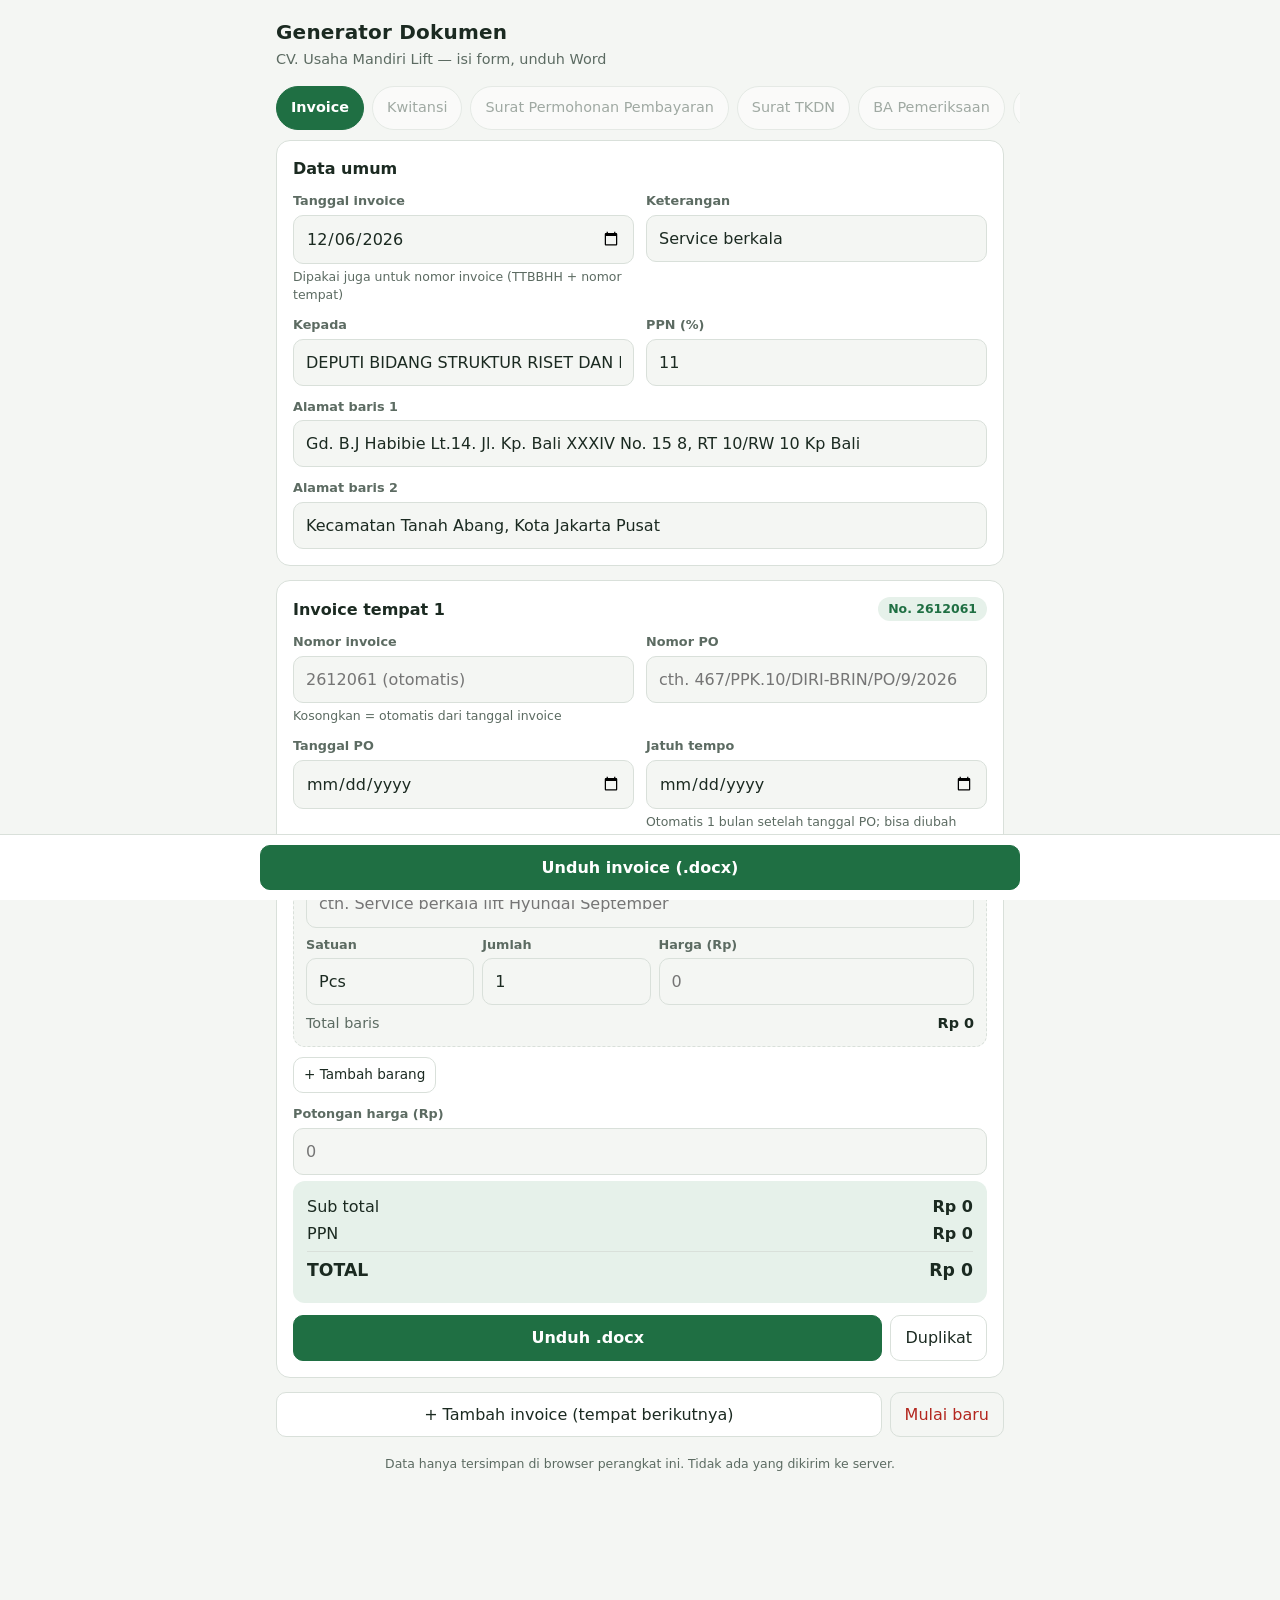
==== index.html @ ff18a156 "Add files via upload" ====
<!doctype html>
<html lang="id">
<head>
<meta charset="utf-8">
<meta name="viewport" content="width=device-width, initial-scale=1, viewport-fit=cover">
<meta name="theme-color" content="#1f6f43">
<title>Generator Dokumen · Usaha Mandiri Lift</title>
<style>
  :root{
    --bg:#f4f6f3; --card:#ffffff; --ink:#1b2a21; --muted:#5c6b62; --line:#d9e0da;
    --brand:#1f6f43; --brand-ink:#ffffff; --accent:#e8830c; --soft:#e6f1ea; --danger:#b3261e;
    --radius:14px;
  }
  @media (prefers-color-scheme: dark){
    :root{ --bg:#111713; --card:#19211c; --ink:#e7efe9; --muted:#9bab9f; --line:#2c3a31;
           --brand:#43b97a; --brand-ink:#08150d; --accent:#f0a04b; --soft:#1f3126; --danger:#f2b8b5; }
  }
  *{box-sizing:border-box}
  html{-webkit-text-size-adjust:100%}
  body{margin:0;background:var(--bg);color:var(--ink);font:16px/1.45 system-ui,-apple-system,"Segoe UI",Roboto,sans-serif;
       padding-bottom:calc(96px + env(safe-area-inset-bottom))}
  header{padding:18px 16px 10px;max-width:760px;margin:0 auto}
  header h1{margin:0;font-size:1.25rem;letter-spacing:.2px}
  header p{margin:2px 0 0;color:var(--muted);font-size:.9rem}
  .tabs{display:flex;gap:8px;overflow-x:auto;padding:6px 16px 10px;max-width:760px;margin:0 auto;scrollbar-width:none}
  .tabs::-webkit-scrollbar{display:none}
  .tab{flex:none;padding:8px 14px;border-radius:999px;border:1px solid var(--line);background:var(--card);color:var(--muted);font-size:.9rem;white-space:nowrap}
  .tab.on{background:var(--brand);color:var(--brand-ink);border-color:var(--brand);font-weight:600}
  .tab[disabled]{opacity:.55}
  main{max-width:760px;margin:0 auto;padding:0 16px}
  .card{background:var(--card);border:1px solid var(--line);border-radius:var(--radius);padding:16px;margin:0 0 14px}
  .card h2{margin:0 0 12px;font-size:1rem;display:flex;align-items:center;gap:8px;justify-content:space-between}
  .grid{display:grid;grid-template-columns:1fr;gap:12px}
  @media(min-width:560px){ .grid.two{grid-template-columns:1fr 1fr} }
  label{display:block;font-size:.8rem;color:var(--muted);margin:0 0 4px;font-weight:600}
  input,select,textarea{width:100%;font:inherit;color:inherit;background:var(--bg);border:1px solid var(--line);border-radius:10px;padding:11px 12px;min-height:44px}
  input:focus,select:focus{outline:2px solid var(--brand);outline-offset:1px}
  .hint{font-size:.78rem;color:var(--muted);margin-top:4px}
  .badge{font-size:.78rem;background:var(--soft);color:var(--brand);padding:3px 10px;border-radius:999px;font-weight:700}
  .item{border:1px dashed var(--line);border-radius:12px;padding:12px;margin:0 0 10px;background:var(--bg)}
  .item .row{display:grid;grid-template-columns:.8fr .8fr 1.5fr;gap:8px;margin-top:8px}
  .item .row .full{grid-column:1/-1}
  .item .tot{display:flex;justify-content:space-between;align-items:center;margin-top:8px;font-size:.9rem;color:var(--muted)}
  .item .tot b{color:var(--ink)}
  .sum{background:var(--soft);border-radius:12px;padding:12px 14px;margin-top:6px}
  .sum div{display:flex;justify-content:space-between;padding:2px 0}
  .sum .big{font-weight:800;font-size:1.08rem;border-top:1px solid var(--line);margin-top:4px;padding-top:6px}
  .sum .tb{display:block;font-style:italic;color:var(--muted);font-size:.85rem;padding-top:6px}
  button{font:inherit;border-radius:10px;border:1px solid var(--line);background:var(--card);color:var(--ink);padding:10px 14px;min-height:44px;cursor:pointer}
  button.primary{background:var(--brand);color:var(--brand-ink);border-color:var(--brand);font-weight:700}
  button.ghost{background:transparent}
  button.danger{color:var(--danger)}
  button.small{min-height:36px;padding:6px 10px;font-size:.85rem}
  button[disabled]{opacity:.5}
  .actions{display:flex;gap:8px;flex-wrap:wrap;margin-top:12px}
  .actions .grow{flex:1}
  .bar{position:fixed;left:0;right:0;bottom:0;background:var(--card);border-top:1px solid var(--line);
       padding:10px 16px calc(10px + env(safe-area-inset-bottom));z-index:5}
  .bar .in{max-width:760px;margin:0 auto;display:flex;gap:8px}
  .bar button{flex:1}
  #toast{position:fixed;left:50%;bottom:calc(88px + env(safe-area-inset-bottom));transform:translateX(-50%);background:#222;color:#fff;
         padding:10px 16px;border-radius:10px;font-size:.9rem;opacity:0;pointer-events:none;transition:opacity .2s;z-index:9;max-width:90vw;text-align:center}
  #toast.on{opacity:1}
  #toast.err{background:var(--danger);color:#fff}
  .foot{color:var(--muted);font-size:.78rem;text-align:center;padding:6px 16px 20px}
</style>
</head>
<body>
<header>
  <h1>Generator Dokumen</h1>
  <p>CV. Usaha Mandiri Lift — isi form, unduh Word</p>
</header>

<nav class="tabs" aria-label="Jenis dokumen">
  <button class="tab on">Invoice</button>
  <button class="tab" disabled>Kwitansi</button>
  <button class="tab" disabled>Surat Permohonan Pembayaran</button>
  <button class="tab" disabled>Surat TKDN</button>
  <button class="tab" disabled>BA Pemeriksaan</button>
  <button class="tab" disabled>Service Report</button>
</nav>

<main id="app"></main>

<div class="bar"><div class="in">
  <button id="btnAll" class="primary">Unduh semua</button>
</div></div>
<div id="toast" role="status"></div>
<p class="foot">Data hanya tersimpan di browser perangkat ini. Tidak ada yang dikirim ke server.</p>

<script src="jszip.min.js"></script>
<script src="templates.js"></script>
<script src="docgen.js"></script>
<script>
(function(){
  'use strict';
  var G = window.DocGen;
  var KEY = 'umlift.invoice.v1', KEY_ITEMS = 'umlift.items.v1';

  /* ---------- state ---------- */
  function today(){ var d=new Date(); return d.getFullYear()+'-'+('0'+(d.getMonth()+1)).slice(-2)+'-'+('0'+d.getDate()).slice(-2); }
  function newItem(){ return {nama:'', satuan:'Pcs', qty:'1', harga:''}; }
  function newInvoice(){ return {noManual:'', noPO:'', tglPO:'', jatuhTempo:'', jtManual:false, items:[newItem()], potongan:''}; }
  function defaults(){ return {
    tanggal: today(),
    kepada: 'DEPUTI BIDANG STRUKTUR RISET DAN INOVASI BRIN',
    alamat1: 'Gd. B.J Habibie Lt.14. Jl. Kp. Bali XXXIV No. 15 8, RT 10/RW 10 Kp Bali',
    alamat2: 'Kecamatan Tanah Abang, Kota Jakarta Pusat',
    keterangan: 'Service berkala', ppn: '11',
    invoices: [newInvoice()]
  };}
  function lsGet(k){ try{ return JSON.parse(localStorage.getItem(k)); }catch(e){ return null; } }
  function lsSet(k,v){ try{ localStorage.setItem(k, JSON.stringify(v)); }catch(e){} }

  var state = lsGet(KEY) || defaults();
  if(!state.invoices || !state.invoices.length) state.invoices=[newInvoice()];
  var history = lsGet(KEY_ITEMS) || {};
  function persist(){ lsSet(KEY, state); }

  /* ---------- helpers ---------- */
  function h(tag, attrs){
    var el=document.createElement(tag);
    if(attrs) for(var k in attrs){
      if(k==='class') el.className=attrs[k];
      else if(k==='text') el.textContent=attrs[k];
      else if(k.slice(0,2)==='on') el.addEventListener(k.slice(2), attrs[k]);
      else if(attrs[k]!==false && attrs[k]!==null) el.setAttribute(k, attrs[k]===true?'':attrs[k]);
    }
    for(var i=2;i<arguments.length;i++){ var c=arguments[i]; if(c==null) continue; el.appendChild(typeof c==='string'?document.createTextNode(c):c); }
    return el;
  }
  function field(label, input, hint){
    return h('div',null, h('label',null,label), input, hint?h('div',{class:'hint',text:hint}):null);
  }
  function money(el){ var d=el.value.replace(/\D/g,''); el.value = d ? G.rp(+d) : ''; }
  var toastT;
  function toast(msg, err){
    var t=document.getElementById('toast'); t.textContent=msg; t.className='on'+(err?' err':'');
    clearTimeout(toastT); toastT=setTimeout(function(){ t.className=''; }, err?4500:2500);
  }
  function noInv(i){ var inv=state.invoices[i]; return inv.noManual || G.nomorInvoice(state.tanggal, i+1); }
  function dataFor(i){
    var inv=state.invoices[i];
    return { noInvoice:noInv(i), tanggal:state.tanggal, kepada:state.kepada, alamat1:state.alamat1, alamat2:state.alamat2,
      keterangan:state.keterangan, ppn:state.ppn, noPO:inv.noPO, tglPO:inv.tglPO, jatuhTempo:inv.jatuhTempo,
      items:inv.items, potongan:inv.potongan };
  }

  /* ---------- render ---------- */
  var app = document.getElementById('app');
  var refs = [];   // per invoice: fungsi refresh

  function render(){
    app.innerHTML=''; refs=[];
    app.appendChild(umum());
    state.invoices.forEach(function(_, i){ app.appendChild(invoiceCard(i)); });
    app.appendChild(h('div',{class:'actions'},
      h('button',{class:'grow',onclick:function(){ state.invoices.push(newInvoice()); persist(); render(); window.scrollTo(0,document.body.scrollHeight); }},'+ Tambah invoice (tempat berikutnya)'),
      h('button',{class:'ghost danger',onclick:function(){ if(confirm('Kosongkan semua invoice? Data umum tetap disimpan.')){ state.invoices=[newInvoice()]; persist(); render(); } }},'Mulai baru')
    ));
    document.getElementById('btnAll').textContent = state.invoices.length>1 ? 'Unduh semua ('+state.invoices.length+' invoice, .zip)' : 'Unduh invoice (.docx)';
    refreshAll();
    var dl=document.getElementById('dl-items'); if(dl) dl.remove();
    var dlist=h('datalist',{id:'dl-items'}); Object.keys(history).forEach(function(n){ dlist.appendChild(h('option',{value:n})); });
    document.body.appendChild(dlist);
  }

  function umum(){
    function bind(key, input){ input.value=state[key]||''; input.addEventListener('input', function(){ state[key]=input.value; persist(); refreshAll(); }); return input; }
    return h('section',{class:'card'},
      h('h2',null,'Data umum'),
      h('div',{class:'grid two'},
        field('Tanggal invoice', bind('tanggal', h('input',{type:'date'})), 'Dipakai juga untuk nomor invoice (TTBBHH + nomor tempat)'),
        field('Keterangan', bind('keterangan', h('input',{type:'text'}))),
        field('Kepada', bind('kepada', h('input',{type:'text'}))),
        field('PPN (%)', bind('ppn', h('input',{type:'text',inputmode:'decimal'})))
      ),
      h('div',{class:'grid',style:'margin-top:12px'},
        field('Alamat baris 1', bind('alamat1', h('input',{type:'text'}))),
        field('Alamat baris 2', bind('alamat2', h('input',{type:'text'})))
      )
    );
  }

  function invoiceCard(i){
    var inv = state.invoices[i];
    var noIn = h('input',{type:'text',inputmode:'numeric'}); noIn.value=inv.noManual||'';
    noIn.addEventListener('input',function(){ inv.noManual=noIn.value.replace(/\D/g,''); noIn.value=inv.noManual; persist(); refreshAll(); });
    var poIn = h('input',{type:'text',placeholder:'cth. 467/PPK.10/DIRI-BRIN/PO/9/2026'}); poIn.value=inv.noPO||'';
    poIn.addEventListener('input',function(){ inv.noPO=poIn.value; persist(); });
    var tpoIn = h('input',{type:'date'}); tpoIn.value=inv.tglPO||'';
    var jtIn = h('input',{type:'date'}); jtIn.value=inv.jatuhTempo||'';
    tpoIn.addEventListener('input',function(){
      inv.tglPO=tpoIn.value;
      if(!inv.jtManual){ inv.jatuhTempo=G.addMonths(inv.tglPO,1); jtIn.value=inv.jatuhTempo; }
      persist();
    });
    jtIn.addEventListener('input',function(){ inv.jtManual=true; inv.jatuhTempo=jtIn.value; persist(); });

    var itemsBox = h('div');
    var addBtn = h('button',{class:'small',onclick:function(){ if(inv.items.length<5){ inv.items.push(newItem()); persist(); drawItems(); refreshAll(); } }},'+ Tambah barang');
    function drawItems(){
      itemsBox.innerHTML='';
      inv.items.forEach(function(it, k){
        var nama=h('input',{type:'text',placeholder:'cth. Service berkala lift Hyundai September',list:'dl-items',autocomplete:'off'}); nama.value=it.nama;
        var sat=h('input',{type:'text'}); sat.value=it.satuan;
        var qty=h('input',{type:'text',inputmode:'numeric'}); qty.value=it.qty;
        var harga=h('input',{type:'text',inputmode:'numeric',placeholder:'0'}); harga.value=it.harga?G.rp(G.num(it.harga)):'';
        nama.addEventListener('input',function(){ it.nama=nama.value; persist(); });
        nama.addEventListener('change',function(){
          var hs=history[nama.value.trim()];
          if(hs && !G.num(it.harga)){ it.harga=String(hs.harga); harga.value=G.rp(hs.harga); if(hs.satuan){ it.satuan=hs.satuan; sat.value=hs.satuan; } persist(); refreshAll(); }
        });
        sat.addEventListener('input',function(){ it.satuan=sat.value; persist(); });
        qty.addEventListener('input',function(){ money(qty); it.qty=qty.value; persist(); refreshAll(); });
        harga.addEventListener('input',function(){ money(harga); it.harga=harga.value; persist(); refreshAll(); });
        var tot=h('b',{text:'Rp 0'}); tot.setAttribute('data-tot', k);
        itemsBox.appendChild(h('div',{class:'item'},
          h('label',null,'Barang / pekerjaan '+(k+1)), nama,
          h('div',{class:'row'},
            h('div',null,h('label',null,'Satuan'),sat),
            h('div',null,h('label',null,'Jumlah'),qty),
            h('div',null,h('label',null,'Harga (Rp)'),harga)),
          h('div',{class:'tot'}, h('span',null,'Total baris'), tot),
          inv.items.length>1 ? h('div',{class:'actions',style:'margin-top:6px'},h('button',{class:'small ghost danger',onclick:function(){ inv.items.splice(k,1); persist(); drawItems(); refreshAll(); }},'Hapus baris')) : null
        ));
      });
      addBtn.disabled = inv.items.length>=5;
    }
    drawItems();

    var pot = h('input',{type:'text',inputmode:'numeric',placeholder:'0'}); pot.value=inv.potongan?G.rp(G.num(inv.potongan)):'';
    pot.addEventListener('input',function(){ money(pot); inv.potongan=pot.value; persist(); refreshAll(); });

    var sSub=h('b'), sPpn=h('b'), sTot=h('b'), sTb=h('span',{class:'tb'});
    var sum = h('div',{class:'sum'},
      h('div',null,h('span',null,'Sub total'),sSub),
      h('div',null,h('span',null,'PPN'),sPpn),
      h('div',{class:'big'},h('span',null,'TOTAL'),sTot), sTb);
    var badge = h('span',{class:'badge'});
    var hint = h('div',{class:'hint'});

    refs.push(function(){
      var c=G.hitung(dataFor(i));
      badge.textContent='No. '+noInv(i);
      noIn.placeholder=G.nomorInvoice(state.tanggal,i+1)+' (otomatis)';
      sSub.textContent='Rp '+G.rp(c.sub); sPpn.textContent='Rp '+G.rp(c.ppn); sTot.textContent='Rp '+G.rp(c.total);
      sTb.textContent = c.total ? 'Terbilang: '+G.terbilang(c.total) : '';
      Array.prototype.forEach.call(itemsBox.querySelectorAll('[data-tot]'),function(el){
        var it=inv.items[+el.getAttribute('data-tot')]; el.textContent='Rp '+G.rp(G.num(it.qty)*G.num(it.harga));
      });
    });

    var card = h('section',{class:'card'},
      h('h2',null,h('span',null,'Invoice tempat '+(i+1)), badge),
      h('div',{class:'grid two'},
        field('Nomor invoice', noIn, 'Kosongkan = otomatis dari tanggal invoice'),
        field('Nomor PO', poIn),
        field('Tanggal PO', tpoIn),
        field('Jatuh tempo', jtIn, 'Otomatis 1 bulan setelah tanggal PO; bisa diubah')
      ),
      h('div',{style:'margin-top:14px'}, itemsBox, addBtn),
      h('div',{class:'grid',style:'margin-top:12px'}, field('Potongan harga (Rp)', pot)),
      sum, hint,
      h('div',{class:'actions'},
        h('button',{class:'primary grow',onclick:function(){ unduhSatu(i); }},'Unduh .docx'),
        navigator.canShare ? h('button',{onclick:function(){ bagikan(i); }},'Bagikan') : null,
        h('button',{onclick:function(){ var cp=JSON.parse(JSON.stringify(inv)); cp.noManual=''; cp.noPO=''; state.invoices.splice(i+1,0,cp); persist(); render(); }},'Duplikat'),
        state.invoices.length>1 ? h('button',{class:'ghost danger',onclick:function(){ if(confirm('Hapus invoice tempat '+(i+1)+'?')){ state.invoices.splice(i,1); persist(); render(); } }},'Hapus') : null
      )
    );
    return card;
  }
  function refreshAll(){ refs.forEach(function(f){ f(); }); }

  /* ---------- unduh ---------- */
  function rememberItems(i){
    state.invoices[i].items.forEach(function(it){
      var n=(it.nama||'').trim(), hg=G.num(it.harga);
      if(n && hg) history[n]={harga:hg, satuan:it.satuan||'Pcs'};
    });
    lsSet(KEY_ITEMS, history);
  }
  function fileName(i){ return 'Invoice '+noInv(i)+'.docx'; }
  function saveBlob(blob, name){
    var a=document.createElement('a'); a.href=URL.createObjectURL(blob); a.download=name;
    document.body.appendChild(a); a.click();
    setTimeout(function(){ URL.revokeObjectURL(a.href); a.remove(); }, 4000);
  }
  async function bikin(i){
    var d=dataFor(i);
    if(!d.tanggal) throw new Error('Isi tanggal invoice.');
    if(!d.noInvoice) throw new Error('Nomor invoice kosong.');
    var blob = await G.buildInvoice(d);
    rememberItems(i);
    return blob;
  }
  async function unduhSatu(i){
    try{ saveBlob(await bikin(i), fileName(i)); toast('Tersimpan: '+fileName(i)); }
    catch(e){ toast(e.message||String(e), true); }
  }
  async function bagikan(i){
    try{
      var blob=await bikin(i), f=new File([blob], fileName(i), {type:G.MIME});
      if(navigator.canShare && navigator.canShare({files:[f]})) await navigator.share({files:[f], title:fileName(i)});
      else saveBlob(blob, fileName(i));
    }catch(e){ if(e && e.name!=='AbortError') toast(e.message||String(e), true); }
  }
  document.getElementById('btnAll').addEventListener('click', async function(){
    try{
      if(state.invoices.length===1){ return unduhSatu(0); }
      var zip=new JSZip();
      for(var i=0;i<state.invoices.length;i++){
        try{ zip.file(fileName(i), await bikin(i)); }
        catch(e){ throw new Error('Invoice tempat '+(i+1)+': '+(e.message||e)); }
      }
      var blob=await zip.generateAsync({type:'blob'});
      saveBlob(blob, 'Invoice '+state.tanggal+'.zip'); toast('Semua invoice diunduh (.zip)');
    }catch(e){ toast(e.message||String(e), true); }
  });

  render();
  window.__state = state; // untuk pengujian
})();
</script>
</body>
</html>
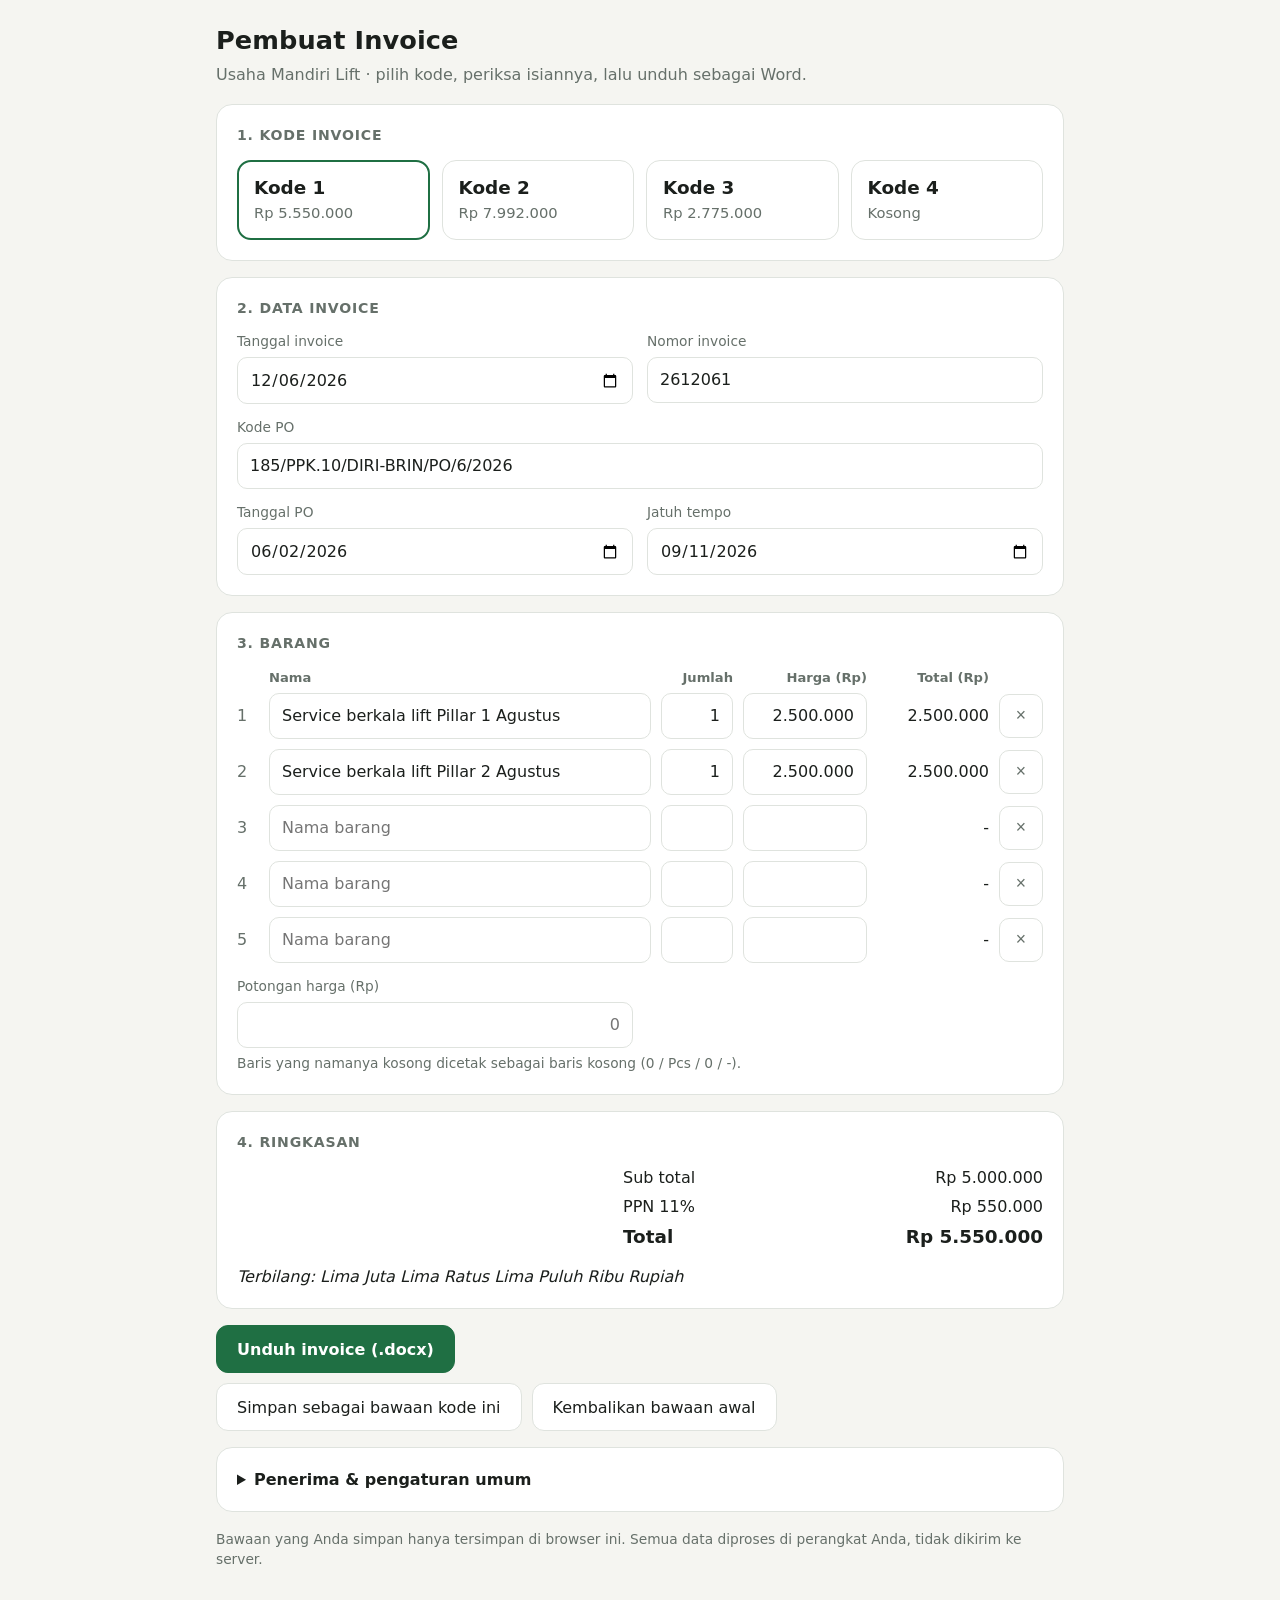
==== commit 149f37b1: "Add files via upload" ====
--- a/index.html
+++ b/index.html
@@ -4,89 +4,117 @@
 <meta charset="utf-8">
 <meta name="viewport" content="width=device-width, initial-scale=1, viewport-fit=cover">
 <meta name="theme-color" content="#1f6f43">
-<title>Generator Dokumen · Usaha Mandiri Lift</title>
+<title>Pembuat Invoice · Usaha Mandiri Lift</title>
 <style>
   :root{
-    --bg:#f4f6f3; --card:#ffffff; --ink:#1b2a21; --muted:#5c6b62; --line:#d9e0da;
-    --brand:#1f6f43; --brand-ink:#ffffff; --accent:#e8830c; --soft:#e6f1ea; --danger:#b3261e;
-    --radius:14px;
+    --bg:#f5f5f1; --card:#fff; --ink:#1b1f1c; --muted:#66706a; --line:#dfe3de; --field:#fff;
+    --brand:#1f6f43; --brand-ink:#fff; --sel:#1f6f43; --soft:#eef3ee; --danger:#b3261e; --radius:16px;
   }
   @media (prefers-color-scheme: dark){
-    :root{ --bg:#111713; --card:#19211c; --ink:#e7efe9; --muted:#9bab9f; --line:#2c3a31;
-           --brand:#43b97a; --brand-ink:#08150d; --accent:#f0a04b; --soft:#1f3126; --danger:#f2b8b5; }
+    :root{ --bg:#101411; --card:#181e1a; --ink:#e8eee9; --muted:#9aa89f; --line:#2b362e; --field:#121713;
+           --brand:#43b97a; --brand-ink:#08150d; --sel:#43b97a; --soft:#1e2a21; --danger:#f2b8b5; }
   }
   *{box-sizing:border-box}
   html{-webkit-text-size-adjust:100%}
-  body{margin:0;background:var(--bg);color:var(--ink);font:16px/1.45 system-ui,-apple-system,"Segoe UI",Roboto,sans-serif;
-       padding-bottom:calc(96px + env(safe-area-inset-bottom))}
-  header{padding:18px 16px 10px;max-width:760px;margin:0 auto}
-  header h1{margin:0;font-size:1.25rem;letter-spacing:.2px}
-  header p{margin:2px 0 0;color:var(--muted);font-size:.9rem}
-  .tabs{display:flex;gap:8px;overflow-x:auto;padding:6px 16px 10px;max-width:760px;margin:0 auto;scrollbar-width:none}
-  .tabs::-webkit-scrollbar{display:none}
-  .tab{flex:none;padding:8px 14px;border-radius:999px;border:1px solid var(--line);background:var(--card);color:var(--muted);font-size:.9rem;white-space:nowrap}
-  .tab.on{background:var(--brand);color:var(--brand-ink);border-color:var(--brand);font-weight:600}
-  .tab[disabled]{opacity:.55}
-  main{max-width:760px;margin:0 auto;padding:0 16px}
-  .card{background:var(--card);border:1px solid var(--line);border-radius:var(--radius);padding:16px;margin:0 0 14px}
-  .card h2{margin:0 0 12px;font-size:1rem;display:flex;align-items:center;gap:8px;justify-content:space-between}
-  .grid{display:grid;grid-template-columns:1fr;gap:12px}
-  @media(min-width:560px){ .grid.two{grid-template-columns:1fr 1fr} }
-  label{display:block;font-size:.8rem;color:var(--muted);margin:0 0 4px;font-weight:600}
-  input,select,textarea{width:100%;font:inherit;color:inherit;background:var(--bg);border:1px solid var(--line);border-radius:10px;padding:11px 12px;min-height:44px}
-  input:focus,select:focus{outline:2px solid var(--brand);outline-offset:1px}
-  .hint{font-size:.78rem;color:var(--muted);margin-top:4px}
-  .badge{font-size:.78rem;background:var(--soft);color:var(--brand);padding:3px 10px;border-radius:999px;font-weight:700}
-  .item{border:1px dashed var(--line);border-radius:12px;padding:12px;margin:0 0 10px;background:var(--bg)}
-  .item .row{display:grid;grid-template-columns:.8fr .8fr 1.5fr;gap:8px;margin-top:8px}
-  .item .row .full{grid-column:1/-1}
-  .item .tot{display:flex;justify-content:space-between;align-items:center;margin-top:8px;font-size:.9rem;color:var(--muted)}
-  .item .tot b{color:var(--ink)}
-  .sum{background:var(--soft);border-radius:12px;padding:12px 14px;margin-top:6px}
-  .sum div{display:flex;justify-content:space-between;padding:2px 0}
-  .sum .big{font-weight:800;font-size:1.08rem;border-top:1px solid var(--line);margin-top:4px;padding-top:6px}
-  .sum .tb{display:block;font-style:italic;color:var(--muted);font-size:.85rem;padding-top:6px}
-  button{font:inherit;border-radius:10px;border:1px solid var(--line);background:var(--card);color:var(--ink);padding:10px 14px;min-height:44px;cursor:pointer}
-  button.primary{background:var(--brand);color:var(--brand-ink);border-color:var(--brand);font-weight:700}
-  button.ghost{background:transparent}
-  button.danger{color:var(--danger)}
-  button.small{min-height:36px;padding:6px 10px;font-size:.85rem}
-  button[disabled]{opacity:.5}
-  .actions{display:flex;gap:8px;flex-wrap:wrap;margin-top:12px}
-  .actions .grow{flex:1}
-  .bar{position:fixed;left:0;right:0;bottom:0;background:var(--card);border-top:1px solid var(--line);
-       padding:10px 16px calc(10px + env(safe-area-inset-bottom));z-index:5}
-  .bar .in{max-width:760px;margin:0 auto;display:flex;gap:8px}
-  .bar button{flex:1}
-  #toast{position:fixed;left:50%;bottom:calc(88px + env(safe-area-inset-bottom));transform:translateX(-50%);background:#222;color:#fff;
-         padding:10px 16px;border-radius:10px;font-size:.9rem;opacity:0;pointer-events:none;transition:opacity .2s;z-index:9;max-width:90vw;text-align:center}
-  #toast.on{opacity:1}
-  #toast.err{background:var(--danger);color:#fff}
-  .foot{color:var(--muted);font-size:.78rem;text-align:center;padding:6px 16px 20px}
+  body{margin:0;background:var(--bg);color:var(--ink);font:16px/1.45 system-ui,-apple-system,"Segoe UI",Roboto,sans-serif}
+  .wrap{max-width:880px;margin:0 auto;padding:22px 16px calc(40px + env(safe-area-inset-bottom))}
+  h1{margin:0;font-size:1.6rem;letter-spacing:.1px}
+  .sub{margin:4px 0 18px;color:var(--muted)}
+  .card{background:var(--card);border:1px solid var(--line);border-radius:var(--radius);padding:20px;margin:0 0 16px}
+  .card h2{margin:0 0 14px;font-size:.88rem;letter-spacing:.8px;text-transform:uppercase;color:var(--muted)}
+  label{display:block;font-size:.86rem;color:var(--muted);margin:0 0 5px}
+  input{width:100%;font:inherit;color:inherit;background:var(--field);border:1px solid var(--line);border-radius:10px;padding:10px 12px;min-height:46px}
+  input:focus{outline:2px solid var(--sel);outline-offset:1px}
+  input.r{text-align:right}
+  .g2{display:grid;grid-template-columns:1fr 1fr;gap:14px}
+  .g1{display:grid;grid-template-columns:1fr;gap:14px;margin-top:14px}
+  .g2+.g1,.g1+.g2,.g2+.g2{margin-top:14px}
+  @media(max-width:520px){ .g2{grid-template-columns:1fr} }
+
+  .kode{display:grid;grid-template-columns:repeat(4,1fr);gap:12px}
+  @media(max-width:620px){ .kode{grid-template-columns:1fr 1fr} }
+  .kode button{text-align:left;background:var(--card);border:1px solid var(--line);border-radius:14px;padding:14px 16px;font:inherit;color:inherit;cursor:pointer;min-height:76px}
+  .kode button b{display:block;font-size:1.15rem}
+  .kode button span{color:var(--muted);font-size:.92rem}
+  .kode button.on{border:2px solid var(--sel);padding:13px 15px}
+
+  .hd,.it{display:grid;grid-template-columns:22px minmax(0,1fr) 72px 124px 112px 44px;gap:10px;align-items:center}
+  .hd{font-size:.82rem;font-weight:600;color:var(--muted);margin-bottom:6px}
+  .hd .r,.tot{text-align:right}
+  .it{margin-bottom:10px}
+  .it .n{color:var(--muted)}
+  .it .tot{font-variant-numeric:tabular-nums}
+  .x{width:44px;min-width:44px;padding:0;border:1px solid var(--line);background:var(--card);border-radius:10px;height:44px;font-size:1.1rem;color:var(--muted);cursor:pointer}
+  @media(max-width:620px){
+    .hd{display:none}
+    .it{grid-template-columns:22px 1fr 1fr 44px;grid-template-areas:"n nama nama x" ". qty harga ." ". tot tot .";
+        border:1px solid var(--line);border-radius:12px;padding:10px;margin-bottom:10px;gap:8px}
+    .it .n{grid-area:n}.it .nama{grid-area:nama}.it .qty{grid-area:qty}.it .harga{grid-area:harga}.it .tot{grid-area:tot}.it .x{grid-area:x}
+    .it .tot::before{content:"Total: ";color:var(--muted)}
+  }
+  .note{color:var(--muted);font-size:.86rem;margin:6px 0 0}
+  .sum{display:grid;grid-template-columns:1fr auto;gap:6px 24px;max-width:420px;margin-left:auto}
+  .sum div:nth-child(even){text-align:right;font-variant-numeric:tabular-nums}
+  .sum .big{font-weight:800;font-size:1.15rem}
+  .tb{font-style:italic;margin:14px 0 0}
+  .row{display:flex;gap:10px;flex-wrap:wrap}
+  button.btn{font:inherit;border:1px solid var(--line);background:var(--card);color:var(--ink);border-radius:12px;padding:0 20px;min-height:48px;cursor:pointer}
+  button.pri{background:var(--brand);border-color:var(--brand);color:var(--brand-ink);font-weight:700}
+  button.btn[disabled]{opacity:.6}
+  details.card summary{cursor:pointer;font-weight:600}
+  details.card[open] summary{margin-bottom:14px}
+  .foot{color:var(--muted);font-size:.86rem;margin-top:18px}
+  #toast{position:fixed;left:50%;bottom:calc(24px + env(safe-area-inset-bottom));transform:translateX(-50%);background:#222;color:#fff;padding:11px 18px;border-radius:10px;
+         font-size:.92rem;opacity:0;pointer-events:none;transition:opacity .2s;z-index:9;max-width:92vw;text-align:center}
+  #toast.on{opacity:1} #toast.err{background:var(--danger);color:#fff}
+  @media(max-width:620px){ .actions{position:sticky;bottom:0;background:var(--bg);padding:10px 0 calc(10px + env(safe-area-inset-bottom));margin:0 -4px;z-index:5} }
 </style>
 </head>
 <body>
-<header>
-  <h1>Generator Dokumen</h1>
-  <p>CV. Usaha Mandiri Lift — isi form, unduh Word</p>
-</header>
-
-<nav class="tabs" aria-label="Jenis dokumen">
-  <button class="tab on">Invoice</button>
-  <button class="tab" disabled>Kwitansi</button>
-  <button class="tab" disabled>Surat Permohonan Pembayaran</button>
-  <button class="tab" disabled>Surat TKDN</button>
-  <button class="tab" disabled>BA Pemeriksaan</button>
-  <button class="tab" disabled>Service Report</button>
-</nav>
-
-<main id="app"></main>
-
-<div class="bar"><div class="in">
-  <button id="btnAll" class="primary">Unduh semua</button>
-</div></div>
+<div class="wrap">
+  <h1>Pembuat Invoice</h1>
+  <p class="sub">Usaha Mandiri Lift · pilih kode, periksa isiannya, lalu unduh sebagai Word.</p>
+
+  <section class="card"><h2>1. Kode invoice</h2><div class="kode" id="kode"></div></section>
+
+  <section class="card"><h2>2. Data invoice</h2><div id="data"></div></section>
+
+  <section class="card"><h2>3. Barang</h2>
+    <div class="hd"><span></span><span>Nama</span><span class="r">Jumlah</span><span class="r">Harga (Rp)</span><span class="r">Total (Rp)</span><span></span></div>
+    <div id="items"></div>
+    <div class="g2" style="margin-top:14px"><div><label>Potongan harga (Rp)</label><input id="pot" class="r" inputmode="numeric" placeholder="0"></div></div>
+    <p class="note">Baris yang namanya kosong dicetak sebagai baris kosong (0 / Pcs / 0 / -).</p>
+  </section>
+
+  <section class="card"><h2>4. Ringkasan</h2>
+    <div class="sum">
+      <div>Sub total</div><div id="sSub"></div>
+      <div id="sPpnL">PPN 11%</div><div id="sPpn"></div>
+      <div class="big">Total</div><div class="big" id="sTot"></div>
+    </div>
+    <p class="tb" id="sTb"></p>
+  </section>
+
+  <div class="actions row">
+    <button class="btn pri" id="bDl">Unduh invoice (.docx)</button>
+    <button class="btn" id="bShare" hidden>Bagikan</button>
+  </div>
+  <div class="row" style="margin-top:10px">
+    <button class="btn" id="bSave">Simpan sebagai bawaan kode ini</button>
+    <button class="btn" id="bReset">Kembalikan bawaan awal</button>
+  </div>
+
+  <details class="card" style="margin-top:16px"><summary>Penerima &amp; pengaturan umum</summary>
+    <div class="g1" style="margin-top:0"><div><label>Kepada</label><input id="u_kepada"></div>
+    <div><label>Alamat baris 1</label><input id="u_alamat1"></div>
+    <div><label>Alamat baris 2</label><input id="u_alamat2"></div></div>
+    <div class="g2"><div><label>Keterangan</label><input id="u_keterangan"></div><div><label>PPN (%)</label><input id="u_ppn" inputmode="decimal"></div></div>
+  </details>
+
+  <p class="foot">Bawaan yang Anda simpan hanya tersimpan di browser ini. Semua data diproses di perangkat Anda, tidak dikirim ke server.</p>
+</div>
 <div id="toast" role="status"></div>
-<p class="foot">Data hanya tersimpan di browser perangkat ini. Tidak ada yang dikirim ke server.</p>
+<datalist id="dl"></datalist>
 
 <script src="jszip.min.js"></script>
 <script src="templates.js"></script>
@@ -95,232 +123,165 @@
 (function(){
   'use strict';
   var G = window.DocGen;
-  var KEY = 'umlift.invoice.v1', KEY_ITEMS = 'umlift.items.v1';
-
-  /* ---------- state ---------- */
-  function today(){ var d=new Date(); return d.getFullYear()+'-'+('0'+(d.getMonth()+1)).slice(-2)+'-'+('0'+d.getDate()).slice(-2); }
-  function newItem(){ return {nama:'', satuan:'Pcs', qty:'1', harga:''}; }
-  function newInvoice(){ return {noManual:'', noPO:'', tglPO:'', jatuhTempo:'', jtManual:false, items:[newItem()], potongan:''}; }
-  function defaults(){ return {
-    tanggal: today(),
-    kepada: 'DEPUTI BIDANG STRUKTUR RISET DAN INOVASI BRIN',
-    alamat1: 'Gd. B.J Habibie Lt.14. Jl. Kp. Bali XXXIV No. 15 8, RT 10/RW 10 Kp Bali',
-    alamat2: 'Kecamatan Tanah Abang, Kota Jakarta Pusat',
-    keterangan: 'Service berkala', ppn: '11',
-    invoices: [newInvoice()]
-  };}
+  var $ = function(id){ return document.getElementById(id); };
+  var K_SAVED='umlift.inv.bawaan.v1', K_UMUM='umlift.inv.umum.v1', K_HIST='umlift.inv.hist.v1';
   function lsGet(k){ try{ return JSON.parse(localStorage.getItem(k)); }catch(e){ return null; } }
   function lsSet(k,v){ try{ localStorage.setItem(k, JSON.stringify(v)); }catch(e){} }
-
-  var state = lsGet(KEY) || defaults();
-  if(!state.invoices || !state.invoices.length) state.invoices=[newInvoice()];
-  var history = lsGet(KEY_ITEMS) || {};
-  function persist(){ lsSet(KEY, state); }
+  function clone(o){ return JSON.parse(JSON.stringify(o)); }
+  function today(){ var d=new Date(),p=function(n){return ('0'+n).slice(-2)}; return d.getFullYear()+'-'+p(d.getMonth()+1)+'-'+p(d.getDate()); }
+
+  /* ---------- bawaan awal: diambil dari 3 invoice asli ---------- */
+  function it(nama,qty,harga){ return {nama:nama,satuan:'Pcs',qty:String(qty),harga:String(harga)}; }
+  var FACTORY = {
+    1:{noPO:'185/PPK.10/DIRI-BRIN/PO/6/2026', tglPO:'2026-06-02', jatuhTempo:'2026-09-11', jtManual:true, potongan:'',
+       items:[it('Service berkala lift Pillar 1 Agustus',1,2500000), it('Service berkala lift Pillar 2 Agustus',1,2500000)]},
+    2:{noPO:'310/PPK.10/DIRI-BRIN/PO/7/2026', tglPO:'2026-07-14', jatuhTempo:'2026-10-14', jtManual:true, potongan:'',
+       items:[it('Service berkala lift non otis 2 lantai',3,1000000), it('Service berkala lift non otis 2 lantai 3000kg',1,1200000), it('Service berkala lift non otis 3 lantai',2,1500000)]},
+    3:{noPO:'467/PPK.10/DIRI-BRIN/PO/9/2026', tglPO:'2026-09-14', jatuhTempo:'2026-10-14', jtManual:true, potongan:'',
+       items:[it('Service berkala lift Hyunday September',1,2500000)]},
+    4:{noPO:'', tglPO:'', jatuhTempo:'', jtManual:false, potongan:'', items:[]}
+  };
+  var UMUM0 = {kepada:'DEPUTI BIDANG STRUKTUR RISET DAN INOVASI BRIN',
+    alamat1:'Gd. B.J Habibie Lt.14. Jl. Kp. Bali XXXIV No. 15 8, RT 10/RW 10 Kp Bali',
+    alamat2:'Kecamatan Tanah Abang, Kota Jakarta Pusat', keterangan:'Service berkala', ppn:'11'};
+
+  function norm(d){ // pastikan 5 baris
+    d=clone(d); d.noManual=d.noManual||''; d.items=d.items||[];
+    while(d.items.length<5) d.items.push({nama:'',satuan:'Pcs',qty:'',harga:''});
+    d.items=d.items.slice(0,5); return d;
+  }
+  var saved = lsGet(K_SAVED) || {};
+  var umum = Object.assign({}, UMUM0, lsGet(K_UMUM)||{});
+  var hist = lsGet(K_HIST) || {};
+  var work = {};
+  function base(k){ return saved[k] || FACTORY[k]; }
+  [1,2,3,4].forEach(function(k){ work[k]=norm(base(k)); });
+  var kode = 1, tanggal = today();
 
   /* ---------- helpers ---------- */
-  function h(tag, attrs){
-    var el=document.createElement(tag);
-    if(attrs) for(var k in attrs){
-      if(k==='class') el.className=attrs[k];
-      else if(k==='text') el.textContent=attrs[k];
-      else if(k.slice(0,2)==='on') el.addEventListener(k.slice(2), attrs[k]);
-      else if(attrs[k]!==false && attrs[k]!==null) el.setAttribute(k, attrs[k]===true?'':attrs[k]);
-    }
-    for(var i=2;i<arguments.length;i++){ var c=arguments[i]; if(c==null) continue; el.appendChild(typeof c==='string'?document.createTextNode(c):c); }
-    return el;
-  }
-  function field(label, input, hint){
-    return h('div',null, h('label',null,label), input, hint?h('div',{class:'hint',text:hint}):null);
-  }
-  function money(el){ var d=el.value.replace(/\D/g,''); el.value = d ? G.rp(+d) : ''; }
   var toastT;
-  function toast(msg, err){
-    var t=document.getElementById('toast'); t.textContent=msg; t.className='on'+(err?' err':'');
-    clearTimeout(toastT); toastT=setTimeout(function(){ t.className=''; }, err?4500:2500);
-  }
-  function noInv(i){ var inv=state.invoices[i]; return inv.noManual || G.nomorInvoice(state.tanggal, i+1); }
-  function dataFor(i){
-    var inv=state.invoices[i];
-    return { noInvoice:noInv(i), tanggal:state.tanggal, kepada:state.kepada, alamat1:state.alamat1, alamat2:state.alamat2,
-      keterangan:state.keterangan, ppn:state.ppn, noPO:inv.noPO, tglPO:inv.tglPO, jatuhTempo:inv.jatuhTempo,
-      items:inv.items, potongan:inv.potongan };
-  }
-
-  /* ---------- render ---------- */
-  var app = document.getElementById('app');
-  var refs = [];   // per invoice: fungsi refresh
-
-  function render(){
-    app.innerHTML=''; refs=[];
-    app.appendChild(umum());
-    state.invoices.forEach(function(_, i){ app.appendChild(invoiceCard(i)); });
-    app.appendChild(h('div',{class:'actions'},
-      h('button',{class:'grow',onclick:function(){ state.invoices.push(newInvoice()); persist(); render(); window.scrollTo(0,document.body.scrollHeight); }},'+ Tambah invoice (tempat berikutnya)'),
-      h('button',{class:'ghost danger',onclick:function(){ if(confirm('Kosongkan semua invoice? Data umum tetap disimpan.')){ state.invoices=[newInvoice()]; persist(); render(); } }},'Mulai baru')
-    ));
-    document.getElementById('btnAll').textContent = state.invoices.length>1 ? 'Unduh semua ('+state.invoices.length+' invoice, .zip)' : 'Unduh invoice (.docx)';
-    refreshAll();
-    var dl=document.getElementById('dl-items'); if(dl) dl.remove();
-    var dlist=h('datalist',{id:'dl-items'}); Object.keys(history).forEach(function(n){ dlist.appendChild(h('option',{value:n})); });
-    document.body.appendChild(dlist);
-  }
-
-  function umum(){
-    function bind(key, input){ input.value=state[key]||''; input.addEventListener('input', function(){ state[key]=input.value; persist(); refreshAll(); }); return input; }
-    return h('section',{class:'card'},
-      h('h2',null,'Data umum'),
-      h('div',{class:'grid two'},
-        field('Tanggal invoice', bind('tanggal', h('input',{type:'date'})), 'Dipakai juga untuk nomor invoice (TTBBHH + nomor tempat)'),
-        field('Keterangan', bind('keterangan', h('input',{type:'text'}))),
-        field('Kepada', bind('kepada', h('input',{type:'text'}))),
-        field('PPN (%)', bind('ppn', h('input',{type:'text',inputmode:'decimal'})))
-      ),
-      h('div',{class:'grid',style:'margin-top:12px'},
-        field('Alamat baris 1', bind('alamat1', h('input',{type:'text'}))),
-        field('Alamat baris 2', bind('alamat2', h('input',{type:'text'})))
-      )
-    );
-  }
-
-  function invoiceCard(i){
-    var inv = state.invoices[i];
-    var noIn = h('input',{type:'text',inputmode:'numeric'}); noIn.value=inv.noManual||'';
-    noIn.addEventListener('input',function(){ inv.noManual=noIn.value.replace(/\D/g,''); noIn.value=inv.noManual; persist(); refreshAll(); });
-    var poIn = h('input',{type:'text',placeholder:'cth. 467/PPK.10/DIRI-BRIN/PO/9/2026'}); poIn.value=inv.noPO||'';
-    poIn.addEventListener('input',function(){ inv.noPO=poIn.value; persist(); });
-    var tpoIn = h('input',{type:'date'}); tpoIn.value=inv.tglPO||'';
-    var jtIn = h('input',{type:'date'}); jtIn.value=inv.jatuhTempo||'';
-    tpoIn.addEventListener('input',function(){
-      inv.tglPO=tpoIn.value;
-      if(!inv.jtManual){ inv.jatuhTempo=G.addMonths(inv.tglPO,1); jtIn.value=inv.jatuhTempo; }
-      persist();
+  function toast(m, err){ var t=$('toast'); t.textContent=m; t.className='on'+(err?' err':''); clearTimeout(toastT); toastT=setTimeout(function(){t.className='';}, err?4500:2500); }
+  function money(el){ var d=el.value.replace(/\D/g,''); el.value=d?G.rp(+d):''; return d; }
+  function mk(tag,cls,attrs){ var e=document.createElement(tag); if(cls) e.className=cls; if(attrs) for(var k in attrs) e.setAttribute(k,attrs[k]); return e; }
+  function lab(t, input){ var d=mk('div'); var l=mk('label'); l.textContent=t; d.appendChild(l); d.appendChild(input); return d; }
+  function auto(){ return G.nomorInvoice(tanggal, kode); }
+  function dataNow(){
+    var w=work[kode];
+    return {noInvoice:w.noManual||auto(), tanggal:tanggal, kepada:umum.kepada, alamat1:umum.alamat1, alamat2:umum.alamat2,
+      keterangan:umum.keterangan, ppn:umum.ppn, noPO:w.noPO, tglPO:w.tglPO, jatuhTempo:w.jatuhTempo, items:w.items, potongan:w.potongan};
+  }
+  function dataFor(k){ var s=kode; kode=k; var d=dataNow(); kode=s; return d; }
+
+  /* ---------- kode ---------- */
+  function drawKode(){
+    var box=$('kode'); box.innerHTML='';
+    [1,2,3,4].forEach(function(k){
+      var c=G.hitung(dataFor(k)), b=mk('button',k===kode?'on':'',{type:'button'});
+      b.innerHTML='<b>Kode '+k+'</b><span>'+(c.rows.length?'Rp '+G.rp(c.total):'Kosong')+'</span>';
+      b.addEventListener('click',function(){ kode=k; drawAll(); });
+      box.appendChild(b);
     });
-    jtIn.addEventListener('input',function(){ inv.jtManual=true; inv.jatuhTempo=jtIn.value; persist(); });
-
-    var itemsBox = h('div');
-    var addBtn = h('button',{class:'small',onclick:function(){ if(inv.items.length<5){ inv.items.push(newItem()); persist(); drawItems(); refreshAll(); } }},'+ Tambah barang');
-    function drawItems(){
-      itemsBox.innerHTML='';
-      inv.items.forEach(function(it, k){
-        var nama=h('input',{type:'text',placeholder:'cth. Service berkala lift Hyundai September',list:'dl-items',autocomplete:'off'}); nama.value=it.nama;
-        var sat=h('input',{type:'text'}); sat.value=it.satuan;
-        var qty=h('input',{type:'text',inputmode:'numeric'}); qty.value=it.qty;
-        var harga=h('input',{type:'text',inputmode:'numeric',placeholder:'0'}); harga.value=it.harga?G.rp(G.num(it.harga)):'';
-        nama.addEventListener('input',function(){ it.nama=nama.value; persist(); });
-        nama.addEventListener('change',function(){
-          var hs=history[nama.value.trim()];
-          if(hs && !G.num(it.harga)){ it.harga=String(hs.harga); harga.value=G.rp(hs.harga); if(hs.satuan){ it.satuan=hs.satuan; sat.value=hs.satuan; } persist(); refreshAll(); }
-        });
-        sat.addEventListener('input',function(){ it.satuan=sat.value; persist(); });
-        qty.addEventListener('input',function(){ money(qty); it.qty=qty.value; persist(); refreshAll(); });
-        harga.addEventListener('input',function(){ money(harga); it.harga=harga.value; persist(); refreshAll(); });
-        var tot=h('b',{text:'Rp 0'}); tot.setAttribute('data-tot', k);
-        itemsBox.appendChild(h('div',{class:'item'},
-          h('label',null,'Barang / pekerjaan '+(k+1)), nama,
-          h('div',{class:'row'},
-            h('div',null,h('label',null,'Satuan'),sat),
-            h('div',null,h('label',null,'Jumlah'),qty),
-            h('div',null,h('label',null,'Harga (Rp)'),harga)),
-          h('div',{class:'tot'}, h('span',null,'Total baris'), tot),
-          inv.items.length>1 ? h('div',{class:'actions',style:'margin-top:6px'},h('button',{class:'small ghost danger',onclick:function(){ inv.items.splice(k,1); persist(); drawItems(); refreshAll(); }},'Hapus baris')) : null
-        ));
+  }
+
+  /* ---------- data invoice ---------- */
+  var elTgl, elNo, elPO, elTPO, elJT;
+  function drawData(){
+    var w=work[kode], box=$('data'); box.innerHTML='';
+    elTgl=mk('input',null,{type:'date'}); elTgl.value=tanggal;
+    elNo=mk('input',null,{inputmode:'numeric'}); elNo.value=w.noManual||auto();
+    elPO=mk('input',null,{placeholder:'cth. 467/PPK.10/DIRI-BRIN/PO/9/2026'}); elPO.value=w.noPO||'';
+    elTPO=mk('input',null,{type:'date'}); elTPO.value=w.tglPO||'';
+    elJT=mk('input',null,{type:'date'}); elJT.value=w.jatuhTempo||'';
+    elTgl.addEventListener('input',function(){ tanggal=elTgl.value; if(!work[kode].noManual) elNo.value=auto(); drawKode(); });
+    elNo.addEventListener('input',function(){ var v=elNo.value.replace(/\D/g,''); elNo.value=v; work[kode].noManual = (v===auto()?'':v); });
+    elPO.addEventListener('input',function(){ work[kode].noPO=elPO.value; });
+    elTPO.addEventListener('input',function(){
+      work[kode].tglPO=elTPO.value;
+      if(!work[kode].jtManual){ work[kode].jatuhTempo=G.addMonths(elTPO.value,1); elJT.value=work[kode].jatuhTempo; }
+    });
+    elJT.addEventListener('input',function(){ work[kode].jtManual=true; work[kode].jatuhTempo=elJT.value; });
+    var g1=mk('div','g2'); g1.appendChild(lab('Tanggal invoice',elTgl)); g1.appendChild(lab('Nomor invoice',elNo));
+    var g2=mk('div','g1'); g2.appendChild(lab('Kode PO',elPO));
+    var g3=mk('div','g2'); g3.appendChild(lab('Tanggal PO',elTPO)); g3.appendChild(lab('Jatuh tempo',elJT));
+    box.appendChild(g1); box.appendChild(g2); box.appendChild(g3);
+  }
+
+  /* ---------- barang ---------- */
+  var totEls=[];
+  function drawItems(){
+    var w=work[kode], box=$('items'); box.innerHTML=''; totEls=[];
+    w.items.forEach(function(row,i){
+      var r=mk('div','it'), n=mk('span','n'); n.textContent=i+1;
+      var nama=mk('input','nama',{placeholder:'Nama barang',list:'dl',autocomplete:'off'}); nama.value=row.nama;
+      var qty=mk('input','qty r',{inputmode:'numeric',placeholder:''}); qty.value=row.qty?G.rp(G.num(row.qty)):'';
+      var harga=mk('input','harga r',{inputmode:'numeric'}); harga.value=row.harga?G.rp(G.num(row.harga)):'';
+      var tot=mk('span','tot'); totEls.push(tot);
+      var x=mk('button','x',{type:'button','aria-label':'Kosongkan baris '+(i+1)}); x.textContent='×';
+      nama.addEventListener('input',function(){ row.nama=nama.value; if(row.nama && !row.qty){ row.qty='1'; qty.value='1'; } refresh(); });
+      nama.addEventListener('change',function(){
+        var h=hist[nama.value.trim()];
+        if(h && !G.num(row.harga)){ row.harga=String(h.harga); harga.value=G.rp(h.harga); refresh(); }
       });
-      addBtn.disabled = inv.items.length>=5;
-    }
-    drawItems();
-
-    var pot = h('input',{type:'text',inputmode:'numeric',placeholder:'0'}); pot.value=inv.potongan?G.rp(G.num(inv.potongan)):'';
-    pot.addEventListener('input',function(){ money(pot); inv.potongan=pot.value; persist(); refreshAll(); });
-
-    var sSub=h('b'), sPpn=h('b'), sTot=h('b'), sTb=h('span',{class:'tb'});
-    var sum = h('div',{class:'sum'},
-      h('div',null,h('span',null,'Sub total'),sSub),
-      h('div',null,h('span',null,'PPN'),sPpn),
-      h('div',{class:'big'},h('span',null,'TOTAL'),sTot), sTb);
-    var badge = h('span',{class:'badge'});
-    var hint = h('div',{class:'hint'});
-
-    refs.push(function(){
-      var c=G.hitung(dataFor(i));
-      badge.textContent='No. '+noInv(i);
-      noIn.placeholder=G.nomorInvoice(state.tanggal,i+1)+' (otomatis)';
-      sSub.textContent='Rp '+G.rp(c.sub); sPpn.textContent='Rp '+G.rp(c.ppn); sTot.textContent='Rp '+G.rp(c.total);
-      sTb.textContent = c.total ? 'Terbilang: '+G.terbilang(c.total) : '';
-      Array.prototype.forEach.call(itemsBox.querySelectorAll('[data-tot]'),function(el){
-        var it=inv.items[+el.getAttribute('data-tot')]; el.textContent='Rp '+G.rp(G.num(it.qty)*G.num(it.harga));
-      });
+      qty.addEventListener('input',function(){ row.qty=money(qty); refresh(); });
+      harga.addEventListener('input',function(){ row.harga=money(harga); refresh(); });
+      x.addEventListener('click',function(){ row.nama=''; row.qty=''; row.harga=''; nama.value=''; qty.value=''; harga.value=''; refresh(); });
+      [n,nama,qty,harga,tot,x].forEach(function(e){ r.appendChild(e); });
+      box.appendChild(r);
     });
-
-    var card = h('section',{class:'card'},
-      h('h2',null,h('span',null,'Invoice tempat '+(i+1)), badge),
-      h('div',{class:'grid two'},
-        field('Nomor invoice', noIn, 'Kosongkan = otomatis dari tanggal invoice'),
-        field('Nomor PO', poIn),
-        field('Tanggal PO', tpoIn),
-        field('Jatuh tempo', jtIn, 'Otomatis 1 bulan setelah tanggal PO; bisa diubah')
-      ),
-      h('div',{style:'margin-top:14px'}, itemsBox, addBtn),
-      h('div',{class:'grid',style:'margin-top:12px'}, field('Potongan harga (Rp)', pot)),
-      sum, hint,
-      h('div',{class:'actions'},
-        h('button',{class:'primary grow',onclick:function(){ unduhSatu(i); }},'Unduh .docx'),
-        navigator.canShare ? h('button',{onclick:function(){ bagikan(i); }},'Bagikan') : null,
-        h('button',{onclick:function(){ var cp=JSON.parse(JSON.stringify(inv)); cp.noManual=''; cp.noPO=''; state.invoices.splice(i+1,0,cp); persist(); render(); }},'Duplikat'),
-        state.invoices.length>1 ? h('button',{class:'ghost danger',onclick:function(){ if(confirm('Hapus invoice tempat '+(i+1)+'?')){ state.invoices.splice(i,1); persist(); render(); } }},'Hapus') : null
-      )
-    );
-    return card;
-  }
-  function refreshAll(){ refs.forEach(function(f){ f(); }); }
-
-  /* ---------- unduh ---------- */
-  function rememberItems(i){
-    state.invoices[i].items.forEach(function(it){
-      var n=(it.nama||'').trim(), hg=G.num(it.harga);
-      if(n && hg) history[n]={harga:hg, satuan:it.satuan||'Pcs'};
-    });
-    lsSet(KEY_ITEMS, history);
-  }
-  function fileName(i){ return 'Invoice '+noInv(i)+'.docx'; }
-  function saveBlob(blob, name){
-    var a=document.createElement('a'); a.href=URL.createObjectURL(blob); a.download=name;
-    document.body.appendChild(a); a.click();
-    setTimeout(function(){ URL.revokeObjectURL(a.href); a.remove(); }, 4000);
-  }
-  async function bikin(i){
-    var d=dataFor(i);
-    if(!d.tanggal) throw new Error('Isi tanggal invoice.');
-    if(!d.noInvoice) throw new Error('Nomor invoice kosong.');
-    var blob = await G.buildInvoice(d);
-    rememberItems(i);
+    var pot=$('pot'); pot.value=w.potongan?G.rp(G.num(w.potongan)):'';
+  }
+  $('pot').addEventListener('input',function(){ work[kode].potongan=money($('pot')); refresh(); });
+
+  /* ---------- ringkasan ---------- */
+  function refresh(){
+    var d=dataNow(), c=G.hitung(d), w=work[kode];
+    w.items.forEach(function(row,i){ if(totEls[i]) totEls[i].textContent = G.num(row.qty)*G.num(row.harga) ? G.rp(G.num(row.qty)*G.num(row.harga)) : '-'; });
+    $('sSub').textContent='Rp '+G.rp(c.sub); $('sPpnL').textContent='PPN '+String(c.pct).replace('.',',')+'%';
+    $('sPpn').textContent='Rp '+G.rp(c.ppn); $('sTot').textContent='Rp '+G.rp(c.total);
+    $('sTb').textContent = c.rows.length ? 'Terbilang: '+G.terbilang(c.total) : '';
+    drawKodeLight();
+  }
+  function drawKodeLight(){
+    var bs=$('kode').children;
+    [1,2,3,4].forEach(function(k,i){ var c=G.hitung(dataFor(k)); bs[i].lastChild.textContent = c.rows.length?'Rp '+G.rp(c.total):'Kosong'; });
+  }
+  function drawAll(){ drawKode(); drawData(); drawItems(); refresh(); }
+
+  /* ---------- pengaturan umum ---------- */
+  ['kepada','alamat1','alamat2','keterangan','ppn'].forEach(function(k){
+    var el=$('u_'+k); el.value=umum[k];
+    el.addEventListener('input',function(){ umum[k]=el.value; lsSet(K_UMUM,umum); refresh(); });
+  });
+
+  /* ---------- tombol ---------- */
+  function datalist(){
+    var names={}; Object.keys(hist).forEach(function(n){names[n]=1;});
+    [1,2,3,4].forEach(function(k){ base(k).items.forEach(function(r){ if(r.nama){ names[r.nama]=1; if(!hist[r.nama]) hist[r.nama]={harga:G.num(r.harga)}; } }); });
+    var dl=$('dl'); dl.innerHTML=''; Object.keys(names).forEach(function(n){ var o=mk('option'); o.value=n; dl.appendChild(o); });
+  }
+  function fileName(){ return 'Invoice '+dataNow().noInvoice+'.docx'; }
+  function saveBlob(blob,name){ var a=document.createElement('a'); a.href=URL.createObjectURL(blob); a.download=name; document.body.appendChild(a); a.click(); setTimeout(function(){URL.revokeObjectURL(a.href); a.remove();},4000); }
+  async function bikin(){
+    var d=dataNow(); if(!d.tanggal) throw new Error('Isi tanggal invoice.'); if(!d.noInvoice) throw new Error('Nomor invoice kosong.');
+    var blob=await G.buildInvoice(d);
+    work[kode].items.forEach(function(r){ var n=(r.nama||'').trim(), h=G.num(r.harga); if(n&&h) hist[n]={harga:h}; }); lsSet(K_HIST,hist); datalist();
     return blob;
   }
-  async function unduhSatu(i){
-    try{ saveBlob(await bikin(i), fileName(i)); toast('Tersimpan: '+fileName(i)); }
-    catch(e){ toast(e.message||String(e), true); }
-  }
-  async function bagikan(i){
-    try{
-      var blob=await bikin(i), f=new File([blob], fileName(i), {type:G.MIME});
-      if(navigator.canShare && navigator.canShare({files:[f]})) await navigator.share({files:[f], title:fileName(i)});
-      else saveBlob(blob, fileName(i));
-    }catch(e){ if(e && e.name!=='AbortError') toast(e.message||String(e), true); }
-  }
-  document.getElementById('btnAll').addEventListener('click', async function(){
-    try{
-      if(state.invoices.length===1){ return unduhSatu(0); }
-      var zip=new JSZip();
-      for(var i=0;i<state.invoices.length;i++){
-        try{ zip.file(fileName(i), await bikin(i)); }
-        catch(e){ throw new Error('Invoice tempat '+(i+1)+': '+(e.message||e)); }
-      }
-      var blob=await zip.generateAsync({type:'blob'});
-      saveBlob(blob, 'Invoice '+state.tanggal+'.zip'); toast('Semua invoice diunduh (.zip)');
-    }catch(e){ toast(e.message||String(e), true); }
+  $('bDl').addEventListener('click',async function(){ try{ var b=await bikin(); saveBlob(b,fileName()); toast('Tersimpan: '+fileName()); }catch(e){ toast(e.message||String(e),true); } });
+  if(navigator.canShare){ $('bShare').hidden=false; $('bShare').addEventListener('click',async function(){
+    try{ var b=await bikin(), f=new File([b],fileName(),{type:G.MIME});
+      if(navigator.canShare({files:[f]})) await navigator.share({files:[f],title:fileName()}); else saveBlob(b,fileName());
+    }catch(e){ if(e&&e.name!=='AbortError') toast(e.message||String(e),true); } }); }
+  $('bSave').addEventListener('click',function(){
+    var w=clone(work[kode]); w.noManual=''; saved[kode]=w; lsSet(K_SAVED,saved); datalist(); toast('Disimpan sebagai bawaan Kode '+kode);
   });
-
-  render();
-  window.__state = state; // untuk pengujian
+  $('bReset').addEventListener('click',function(){
+    if(!confirm('Kembalikan Kode '+kode+' ke bawaan awal (data dari template asli)? Bawaan yang pernah Anda simpan untuk kode ini ikut dihapus.')) return;
+    delete saved[kode]; lsSet(K_SAVED,saved); work[kode]=norm(FACTORY[kode]); drawAll(); toast('Kode '+kode+' dikembalikan ke bawaan awal');
+  });
+
+  datalist(); drawAll();
+  window.__t={work:work,setKode:function(k){kode=k;drawAll();}};
 })();
 </script>
 </body>
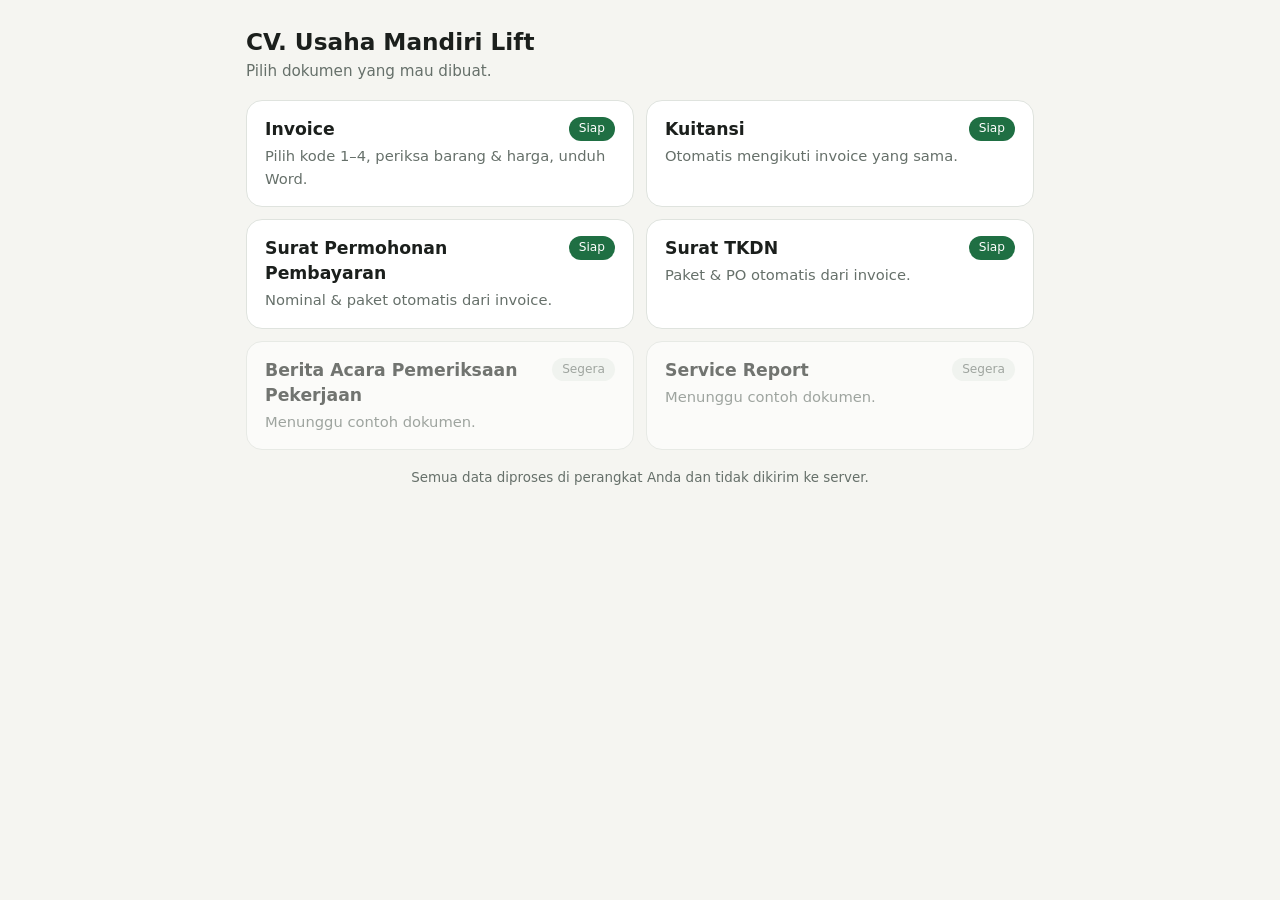
==== commit 77ce031d: "Add files via upload" ====
--- a/index.html
+++ b/index.html
@@ -4,285 +4,24 @@
 <meta charset="utf-8">
 <meta name="viewport" content="width=device-width, initial-scale=1, viewport-fit=cover">
 <meta name="theme-color" content="#1f6f43">
-<title>Pembuat Invoice · Usaha Mandiri Lift</title>
-<style>
-  :root{
-    --bg:#f5f5f1; --card:#fff; --ink:#1b1f1c; --muted:#66706a; --line:#dfe3de; --field:#fff;
-    --brand:#1f6f43; --brand-ink:#fff; --sel:#1f6f43; --soft:#eef3ee; --danger:#b3261e; --radius:16px;
-  }
-  @media (prefers-color-scheme: dark){
-    :root{ --bg:#101411; --card:#181e1a; --ink:#e8eee9; --muted:#9aa89f; --line:#2b362e; --field:#121713;
-           --brand:#43b97a; --brand-ink:#08150d; --sel:#43b97a; --soft:#1e2a21; --danger:#f2b8b5; }
-  }
-  *{box-sizing:border-box}
-  html{-webkit-text-size-adjust:100%}
-  body{margin:0;background:var(--bg);color:var(--ink);font:16px/1.45 system-ui,-apple-system,"Segoe UI",Roboto,sans-serif}
-  .wrap{max-width:880px;margin:0 auto;padding:22px 16px calc(40px + env(safe-area-inset-bottom))}
-  h1{margin:0;font-size:1.6rem;letter-spacing:.1px}
-  .sub{margin:4px 0 18px;color:var(--muted)}
-  .card{background:var(--card);border:1px solid var(--line);border-radius:var(--radius);padding:20px;margin:0 0 16px}
-  .card h2{margin:0 0 14px;font-size:.88rem;letter-spacing:.8px;text-transform:uppercase;color:var(--muted)}
-  label{display:block;font-size:.86rem;color:var(--muted);margin:0 0 5px}
-  input{width:100%;font:inherit;color:inherit;background:var(--field);border:1px solid var(--line);border-radius:10px;padding:10px 12px;min-height:46px}
-  input:focus{outline:2px solid var(--sel);outline-offset:1px}
-  input.r{text-align:right}
-  .g2{display:grid;grid-template-columns:1fr 1fr;gap:14px}
-  .g1{display:grid;grid-template-columns:1fr;gap:14px;margin-top:14px}
-  .g2+.g1,.g1+.g2,.g2+.g2{margin-top:14px}
-  @media(max-width:520px){ .g2{grid-template-columns:1fr} }
-
-  .kode{display:grid;grid-template-columns:repeat(4,1fr);gap:12px}
-  @media(max-width:620px){ .kode{grid-template-columns:1fr 1fr} }
-  .kode button{text-align:left;background:var(--card);border:1px solid var(--line);border-radius:14px;padding:14px 16px;font:inherit;color:inherit;cursor:pointer;min-height:76px}
-  .kode button b{display:block;font-size:1.15rem}
-  .kode button span{color:var(--muted);font-size:.92rem}
-  .kode button.on{border:2px solid var(--sel);padding:13px 15px}
-
-  .hd,.it{display:grid;grid-template-columns:22px minmax(0,1fr) 72px 124px 112px 44px;gap:10px;align-items:center}
-  .hd{font-size:.82rem;font-weight:600;color:var(--muted);margin-bottom:6px}
-  .hd .r,.tot{text-align:right}
-  .it{margin-bottom:10px}
-  .it .n{color:var(--muted)}
-  .it .tot{font-variant-numeric:tabular-nums}
-  .x{width:44px;min-width:44px;padding:0;border:1px solid var(--line);background:var(--card);border-radius:10px;height:44px;font-size:1.1rem;color:var(--muted);cursor:pointer}
-  @media(max-width:620px){
-    .hd{display:none}
-    .it{grid-template-columns:22px 1fr 1fr 44px;grid-template-areas:"n nama nama x" ". qty harga ." ". tot tot .";
-        border:1px solid var(--line);border-radius:12px;padding:10px;margin-bottom:10px;gap:8px}
-    .it .n{grid-area:n}.it .nama{grid-area:nama}.it .qty{grid-area:qty}.it .harga{grid-area:harga}.it .tot{grid-area:tot}.it .x{grid-area:x}
-    .it .tot::before{content:"Total: ";color:var(--muted)}
-  }
-  .note{color:var(--muted);font-size:.86rem;margin:6px 0 0}
-  .sum{display:grid;grid-template-columns:1fr auto;gap:6px 24px;max-width:420px;margin-left:auto}
-  .sum div:nth-child(even){text-align:right;font-variant-numeric:tabular-nums}
-  .sum .big{font-weight:800;font-size:1.15rem}
-  .tb{font-style:italic;margin:14px 0 0}
-  .row{display:flex;gap:10px;flex-wrap:wrap}
-  button.btn{font:inherit;border:1px solid var(--line);background:var(--card);color:var(--ink);border-radius:12px;padding:0 20px;min-height:48px;cursor:pointer}
-  button.pri{background:var(--brand);border-color:var(--brand);color:var(--brand-ink);font-weight:700}
-  button.btn[disabled]{opacity:.6}
-  details.card summary{cursor:pointer;font-weight:600}
-  details.card[open] summary{margin-bottom:14px}
-  .foot{color:var(--muted);font-size:.86rem;margin-top:18px}
-  #toast{position:fixed;left:50%;bottom:calc(24px + env(safe-area-inset-bottom));transform:translateX(-50%);background:#222;color:#fff;padding:11px 18px;border-radius:10px;
-         font-size:.92rem;opacity:0;pointer-events:none;transition:opacity .2s;z-index:9;max-width:92vw;text-align:center}
-  #toast.on{opacity:1} #toast.err{background:var(--danger);color:#fff}
-  @media(max-width:620px){ .actions{position:sticky;bottom:0;background:var(--bg);padding:10px 0 calc(10px + env(safe-area-inset-bottom));margin:0 -4px;z-index:5} }
-</style>
+<title>Dokumen · Usaha Mandiri Lift</title>
+<link rel="stylesheet" href="app.css">
 </head>
-<body>
-<div class="wrap">
-  <h1>Pembuat Invoice</h1>
-  <p class="sub">Usaha Mandiri Lift · pilih kode, periksa isiannya, lalu unduh sebagai Word.</p>
-
-  <section class="card"><h2>1. Kode invoice</h2><div class="kode" id="kode"></div></section>
-
-  <section class="card"><h2>2. Data invoice</h2><div id="data"></div></section>
-
-  <section class="card"><h2>3. Barang</h2>
-    <div class="hd"><span></span><span>Nama</span><span class="r">Jumlah</span><span class="r">Harga (Rp)</span><span class="r">Total (Rp)</span><span></span></div>
-    <div id="items"></div>
-    <div class="g2" style="margin-top:14px"><div><label>Potongan harga (Rp)</label><input id="pot" class="r" inputmode="numeric" placeholder="0"></div></div>
-    <p class="note">Baris yang namanya kosong dicetak sebagai baris kosong (0 / Pcs / 0 / -).</p>
-  </section>
-
-  <section class="card"><h2>4. Ringkasan</h2>
-    <div class="sum">
-      <div>Sub total</div><div id="sSub"></div>
-      <div id="sPpnL">PPN 11%</div><div id="sPpn"></div>
-      <div class="big">Total</div><div class="big" id="sTot"></div>
-    </div>
-    <p class="tb" id="sTb"></p>
-  </section>
-
-  <div class="actions row">
-    <button class="btn pri" id="bDl">Unduh invoice (.docx)</button>
-    <button class="btn" id="bShare" hidden>Bagikan</button>
+<body class="nobar">
+<header class="top">
+  <h1 style="margin-top:14px">CV. Usaha Mandiri Lift</h1>
+  <p>Pilih dokumen yang mau dibuat.</p>
+</header>
+<main class="wrap" style="padding-top:14px">
+  <div class="menu">
+    <a class="mi" href="invoice.html"><span class="tag">Siap</span><b>Invoice</b><span>Pilih kode 1–4, periksa barang &amp; harga, unduh Word.</span></a>
+    <a class="mi" href="kuitansi.html"><span class="tag">Siap</span><b>Kuitansi</b><span>Otomatis mengikuti invoice yang sama.</span></a>
+    <a class="mi" href="permohonan.html"><span class="tag">Siap</span><b>Surat Permohonan Pembayaran</b><span>Nominal &amp; paket otomatis dari invoice.</span></a>
+    <a class="mi" href="tkdn.html"><span class="tag">Siap</span><b>Surat TKDN</b><span>Paket &amp; PO otomatis dari invoice.</span></a>
+    <div class="mi off"><span class="tag">Segera</span><b>Berita Acara Pemeriksaan Pekerjaan</b><span>Menunggu contoh dokumen.</span></div>
+    <div class="mi off"><span class="tag">Segera</span><b>Service Report</b><span>Menunggu contoh dokumen.</span></div>
   </div>
-  <div class="row" style="margin-top:10px">
-    <button class="btn" id="bSave">Simpan sebagai bawaan kode ini</button>
-    <button class="btn" id="bReset">Kembalikan bawaan awal</button>
-  </div>
-
-  <details class="card" style="margin-top:16px"><summary>Penerima &amp; pengaturan umum</summary>
-    <div class="g1" style="margin-top:0"><div><label>Kepada</label><input id="u_kepada"></div>
-    <div><label>Alamat baris 1</label><input id="u_alamat1"></div>
-    <div><label>Alamat baris 2</label><input id="u_alamat2"></div></div>
-    <div class="g2"><div><label>Keterangan</label><input id="u_keterangan"></div><div><label>PPN (%)</label><input id="u_ppn" inputmode="decimal"></div></div>
-  </details>
-
-  <p class="foot">Bawaan yang Anda simpan hanya tersimpan di browser ini. Semua data diproses di perangkat Anda, tidak dikirim ke server.</p>
-</div>
-<div id="toast" role="status"></div>
-<datalist id="dl"></datalist>
-
-<script src="jszip.min.js"></script>
-<script src="templates.js"></script>
-<script src="docgen.js"></script>
-<script>
-(function(){
-  'use strict';
-  var G = window.DocGen;
-  var $ = function(id){ return document.getElementById(id); };
-  var K_SAVED='umlift.inv.bawaan.v1', K_UMUM='umlift.inv.umum.v1', K_HIST='umlift.inv.hist.v1';
-  function lsGet(k){ try{ return JSON.parse(localStorage.getItem(k)); }catch(e){ return null; } }
-  function lsSet(k,v){ try{ localStorage.setItem(k, JSON.stringify(v)); }catch(e){} }
-  function clone(o){ return JSON.parse(JSON.stringify(o)); }
-  function today(){ var d=new Date(),p=function(n){return ('0'+n).slice(-2)}; return d.getFullYear()+'-'+p(d.getMonth()+1)+'-'+p(d.getDate()); }
-
-  /* ---------- bawaan awal: diambil dari 3 invoice asli ---------- */
-  function it(nama,qty,harga){ return {nama:nama,satuan:'Pcs',qty:String(qty),harga:String(harga)}; }
-  var FACTORY = {
-    1:{noPO:'185/PPK.10/DIRI-BRIN/PO/6/2026', tglPO:'2026-06-02', jatuhTempo:'2026-09-11', jtManual:true, potongan:'',
-       items:[it('Service berkala lift Pillar 1 Agustus',1,2500000), it('Service berkala lift Pillar 2 Agustus',1,2500000)]},
-    2:{noPO:'310/PPK.10/DIRI-BRIN/PO/7/2026', tglPO:'2026-07-14', jatuhTempo:'2026-10-14', jtManual:true, potongan:'',
-       items:[it('Service berkala lift non otis 2 lantai',3,1000000), it('Service berkala lift non otis 2 lantai 3000kg',1,1200000), it('Service berkala lift non otis 3 lantai',2,1500000)]},
-    3:{noPO:'467/PPK.10/DIRI-BRIN/PO/9/2026', tglPO:'2026-09-14', jatuhTempo:'2026-10-14', jtManual:true, potongan:'',
-       items:[it('Service berkala lift Hyunday September',1,2500000)]},
-    4:{noPO:'', tglPO:'', jatuhTempo:'', jtManual:false, potongan:'', items:[]}
-  };
-  var UMUM0 = {kepada:'DEPUTI BIDANG STRUKTUR RISET DAN INOVASI BRIN',
-    alamat1:'Gd. B.J Habibie Lt.14. Jl. Kp. Bali XXXIV No. 15 8, RT 10/RW 10 Kp Bali',
-    alamat2:'Kecamatan Tanah Abang, Kota Jakarta Pusat', keterangan:'Service berkala', ppn:'11'};
-
-  function norm(d){ // pastikan 5 baris
-    d=clone(d); d.noManual=d.noManual||''; d.items=d.items||[];
-    while(d.items.length<5) d.items.push({nama:'',satuan:'Pcs',qty:'',harga:''});
-    d.items=d.items.slice(0,5); return d;
-  }
-  var saved = lsGet(K_SAVED) || {};
-  var umum = Object.assign({}, UMUM0, lsGet(K_UMUM)||{});
-  var hist = lsGet(K_HIST) || {};
-  var work = {};
-  function base(k){ return saved[k] || FACTORY[k]; }
-  [1,2,3,4].forEach(function(k){ work[k]=norm(base(k)); });
-  var kode = 1, tanggal = today();
-
-  /* ---------- helpers ---------- */
-  var toastT;
-  function toast(m, err){ var t=$('toast'); t.textContent=m; t.className='on'+(err?' err':''); clearTimeout(toastT); toastT=setTimeout(function(){t.className='';}, err?4500:2500); }
-  function money(el){ var d=el.value.replace(/\D/g,''); el.value=d?G.rp(+d):''; return d; }
-  function mk(tag,cls,attrs){ var e=document.createElement(tag); if(cls) e.className=cls; if(attrs) for(var k in attrs) e.setAttribute(k,attrs[k]); return e; }
-  function lab(t, input){ var d=mk('div'); var l=mk('label'); l.textContent=t; d.appendChild(l); d.appendChild(input); return d; }
-  function auto(){ return G.nomorInvoice(tanggal, kode); }
-  function dataNow(){
-    var w=work[kode];
-    return {noInvoice:w.noManual||auto(), tanggal:tanggal, kepada:umum.kepada, alamat1:umum.alamat1, alamat2:umum.alamat2,
-      keterangan:umum.keterangan, ppn:umum.ppn, noPO:w.noPO, tglPO:w.tglPO, jatuhTempo:w.jatuhTempo, items:w.items, potongan:w.potongan};
-  }
-  function dataFor(k){ var s=kode; kode=k; var d=dataNow(); kode=s; return d; }
-
-  /* ---------- kode ---------- */
-  function drawKode(){
-    var box=$('kode'); box.innerHTML='';
-    [1,2,3,4].forEach(function(k){
-      var c=G.hitung(dataFor(k)), b=mk('button',k===kode?'on':'',{type:'button'});
-      b.innerHTML='<b>Kode '+k+'</b><span>'+(c.rows.length?'Rp '+G.rp(c.total):'Kosong')+'</span>';
-      b.addEventListener('click',function(){ kode=k; drawAll(); });
-      box.appendChild(b);
-    });
-  }
-
-  /* ---------- data invoice ---------- */
-  var elTgl, elNo, elPO, elTPO, elJT;
-  function drawData(){
-    var w=work[kode], box=$('data'); box.innerHTML='';
-    elTgl=mk('input',null,{type:'date'}); elTgl.value=tanggal;
-    elNo=mk('input',null,{inputmode:'numeric'}); elNo.value=w.noManual||auto();
-    elPO=mk('input',null,{placeholder:'cth. 467/PPK.10/DIRI-BRIN/PO/9/2026'}); elPO.value=w.noPO||'';
-    elTPO=mk('input',null,{type:'date'}); elTPO.value=w.tglPO||'';
-    elJT=mk('input',null,{type:'date'}); elJT.value=w.jatuhTempo||'';
-    elTgl.addEventListener('input',function(){ tanggal=elTgl.value; if(!work[kode].noManual) elNo.value=auto(); drawKode(); });
-    elNo.addEventListener('input',function(){ var v=elNo.value.replace(/\D/g,''); elNo.value=v; work[kode].noManual = (v===auto()?'':v); });
-    elPO.addEventListener('input',function(){ work[kode].noPO=elPO.value; });
-    elTPO.addEventListener('input',function(){
-      work[kode].tglPO=elTPO.value;
-      if(!work[kode].jtManual){ work[kode].jatuhTempo=G.addMonths(elTPO.value,1); elJT.value=work[kode].jatuhTempo; }
-    });
-    elJT.addEventListener('input',function(){ work[kode].jtManual=true; work[kode].jatuhTempo=elJT.value; });
-    var g1=mk('div','g2'); g1.appendChild(lab('Tanggal invoice',elTgl)); g1.appendChild(lab('Nomor invoice',elNo));
-    var g2=mk('div','g1'); g2.appendChild(lab('Kode PO',elPO));
-    var g3=mk('div','g2'); g3.appendChild(lab('Tanggal PO',elTPO)); g3.appendChild(lab('Jatuh tempo',elJT));
-    box.appendChild(g1); box.appendChild(g2); box.appendChild(g3);
-  }
-
-  /* ---------- barang ---------- */
-  var totEls=[];
-  function drawItems(){
-    var w=work[kode], box=$('items'); box.innerHTML=''; totEls=[];
-    w.items.forEach(function(row,i){
-      var r=mk('div','it'), n=mk('span','n'); n.textContent=i+1;
-      var nama=mk('input','nama',{placeholder:'Nama barang',list:'dl',autocomplete:'off'}); nama.value=row.nama;
-      var qty=mk('input','qty r',{inputmode:'numeric',placeholder:''}); qty.value=row.qty?G.rp(G.num(row.qty)):'';
-      var harga=mk('input','harga r',{inputmode:'numeric'}); harga.value=row.harga?G.rp(G.num(row.harga)):'';
-      var tot=mk('span','tot'); totEls.push(tot);
-      var x=mk('button','x',{type:'button','aria-label':'Kosongkan baris '+(i+1)}); x.textContent='×';
-      nama.addEventListener('input',function(){ row.nama=nama.value; if(row.nama && !row.qty){ row.qty='1'; qty.value='1'; } refresh(); });
-      nama.addEventListener('change',function(){
-        var h=hist[nama.value.trim()];
-        if(h && !G.num(row.harga)){ row.harga=String(h.harga); harga.value=G.rp(h.harga); refresh(); }
-      });
-      qty.addEventListener('input',function(){ row.qty=money(qty); refresh(); });
-      harga.addEventListener('input',function(){ row.harga=money(harga); refresh(); });
-      x.addEventListener('click',function(){ row.nama=''; row.qty=''; row.harga=''; nama.value=''; qty.value=''; harga.value=''; refresh(); });
-      [n,nama,qty,harga,tot,x].forEach(function(e){ r.appendChild(e); });
-      box.appendChild(r);
-    });
-    var pot=$('pot'); pot.value=w.potongan?G.rp(G.num(w.potongan)):'';
-  }
-  $('pot').addEventListener('input',function(){ work[kode].potongan=money($('pot')); refresh(); });
-
-  /* ---------- ringkasan ---------- */
-  function refresh(){
-    var d=dataNow(), c=G.hitung(d), w=work[kode];
-    w.items.forEach(function(row,i){ if(totEls[i]) totEls[i].textContent = G.num(row.qty)*G.num(row.harga) ? G.rp(G.num(row.qty)*G.num(row.harga)) : '-'; });
-    $('sSub').textContent='Rp '+G.rp(c.sub); $('sPpnL').textContent='PPN '+String(c.pct).replace('.',',')+'%';
-    $('sPpn').textContent='Rp '+G.rp(c.ppn); $('sTot').textContent='Rp '+G.rp(c.total);
-    $('sTb').textContent = c.rows.length ? 'Terbilang: '+G.terbilang(c.total) : '';
-    drawKodeLight();
-  }
-  function drawKodeLight(){
-    var bs=$('kode').children;
-    [1,2,3,4].forEach(function(k,i){ var c=G.hitung(dataFor(k)); bs[i].lastChild.textContent = c.rows.length?'Rp '+G.rp(c.total):'Kosong'; });
-  }
-  function drawAll(){ drawKode(); drawData(); drawItems(); refresh(); }
-
-  /* ---------- pengaturan umum ---------- */
-  ['kepada','alamat1','alamat2','keterangan','ppn'].forEach(function(k){
-    var el=$('u_'+k); el.value=umum[k];
-    el.addEventListener('input',function(){ umum[k]=el.value; lsSet(K_UMUM,umum); refresh(); });
-  });
-
-  /* ---------- tombol ---------- */
-  function datalist(){
-    var names={}; Object.keys(hist).forEach(function(n){names[n]=1;});
-    [1,2,3,4].forEach(function(k){ base(k).items.forEach(function(r){ if(r.nama){ names[r.nama]=1; if(!hist[r.nama]) hist[r.nama]={harga:G.num(r.harga)}; } }); });
-    var dl=$('dl'); dl.innerHTML=''; Object.keys(names).forEach(function(n){ var o=mk('option'); o.value=n; dl.appendChild(o); });
-  }
-  function fileName(){ return 'Invoice '+dataNow().noInvoice+'.docx'; }
-  function saveBlob(blob,name){ var a=document.createElement('a'); a.href=URL.createObjectURL(blob); a.download=name; document.body.appendChild(a); a.click(); setTimeout(function(){URL.revokeObjectURL(a.href); a.remove();},4000); }
-  async function bikin(){
-    var d=dataNow(); if(!d.tanggal) throw new Error('Isi tanggal invoice.'); if(!d.noInvoice) throw new Error('Nomor invoice kosong.');
-    var blob=await G.buildInvoice(d);
-    work[kode].items.forEach(function(r){ var n=(r.nama||'').trim(), h=G.num(r.harga); if(n&&h) hist[n]={harga:h}; }); lsSet(K_HIST,hist); datalist();
-    return blob;
-  }
-  $('bDl').addEventListener('click',async function(){ try{ var b=await bikin(); saveBlob(b,fileName()); toast('Tersimpan: '+fileName()); }catch(e){ toast(e.message||String(e),true); } });
-  if(navigator.canShare){ $('bShare').hidden=false; $('bShare').addEventListener('click',async function(){
-    try{ var b=await bikin(), f=new File([b],fileName(),{type:G.MIME});
-      if(navigator.canShare({files:[f]})) await navigator.share({files:[f],title:fileName()}); else saveBlob(b,fileName());
-    }catch(e){ if(e&&e.name!=='AbortError') toast(e.message||String(e),true); } }); }
-  $('bSave').addEventListener('click',function(){
-    var w=clone(work[kode]); w.noManual=''; saved[kode]=w; lsSet(K_SAVED,saved); datalist(); toast('Disimpan sebagai bawaan Kode '+kode);
-  });
-  $('bReset').addEventListener('click',function(){
-    if(!confirm('Kembalikan Kode '+kode+' ke bawaan awal (data dari template asli)? Bawaan yang pernah Anda simpan untuk kode ini ikut dihapus.')) return;
-    delete saved[kode]; lsSet(K_SAVED,saved); work[kode]=norm(FACTORY[kode]); drawAll(); toast('Kode '+kode+' dikembalikan ke bawaan awal');
-  });
-
-  datalist(); drawAll();
-  window.__t={work:work,setKode:function(k){kode=k;drawAll();}};
-})();
-</script>
+  <p class="foot">Semua data diproses di perangkat Anda dan tidak dikirim ke server.</p>
+</main>
 </body>
 </html>
--- a/app.css
+++ b/app.css
@@ -0,0 +1,111 @@
+/* app.css — gaya bersama semua halaman (dirancang untuk ponsel dulu) */
+:root{
+  --bg:#f5f5f1; --card:#fff; --ink:#1b1f1c; --muted:#66706a; --line:#dfe3de; --field:#fff;
+  --brand:#1f6f43; --brand-ink:#fff; --sel:#1f6f43; --soft:#eef3ee; --danger:#b3261e; --radius:16px;
+}
+@media (prefers-color-scheme: dark){
+  :root{ --bg:#101411; --card:#181e1a; --ink:#e8eee9; --muted:#9aa89f; --line:#2b362e; --field:#121713;
+         --brand:#43b97a; --brand-ink:#08150d; --sel:#43b97a; --soft:#1e2a21; --danger:#f2b8b5; }
+}
+*{box-sizing:border-box}
+html{-webkit-text-size-adjust:100%;scroll-behavior:smooth}
+body{margin:0;background:var(--bg);color:var(--ink);font:16px/1.45 system-ui,-apple-system,"Segoe UI",Roboto,sans-serif;
+     padding-bottom:calc(92px + env(safe-area-inset-bottom))}
+body.nobar{padding-bottom:calc(24px + env(safe-area-inset-bottom))}
+a{color:var(--brand)}
+.wrap{max-width:820px;margin:0 auto;padding:0 16px}
+
+/* header + navigasi dokumen */
+.top{max-width:820px;margin:0 auto;padding:14px 16px 4px}
+.top .home{display:inline-block;color:var(--muted);text-decoration:none;font-size:.92rem;padding:6px 0;min-height:36px}
+.top h1{margin:2px 0 0;font-size:1.45rem;line-height:1.2}
+.top p{margin:4px 0 0;color:var(--muted);font-size:.95rem}
+.tabs{display:flex;gap:8px;overflow-x:auto;padding:12px 16px 10px;max-width:820px;margin:0 auto;scrollbar-width:none;-webkit-overflow-scrolling:touch}
+.tabs::-webkit-scrollbar{display:none}
+.chip{flex:none;padding:9px 15px;border-radius:999px;border:1px solid var(--line);background:var(--card);color:var(--ink);
+      font-size:.92rem;text-decoration:none;white-space:nowrap;min-height:40px;display:inline-flex;align-items:center}
+.chip.on{background:var(--brand);color:var(--brand-ink);border-color:var(--brand);font-weight:700}
+.chip.off{color:var(--muted);opacity:.65}
+
+/* kartu & form */
+.card{background:var(--card);border:1px solid var(--line);border-radius:var(--radius);padding:18px;margin:0 0 14px}
+.card h2{margin:0 0 14px;font-size:.84rem;letter-spacing:.8px;text-transform:uppercase;color:var(--muted)}
+label{display:block;font-size:.86rem;color:var(--muted);margin:0 0 5px}
+input,textarea{width:100%;font:inherit;color:inherit;background:var(--field);border:1px solid var(--line);border-radius:12px;padding:11px 13px;min-height:50px}
+textarea{resize:vertical;min-height:84px}
+input:focus,textarea:focus{outline:2px solid var(--sel);outline-offset:1px}
+input[readonly]{background:var(--soft)}
+input.r{text-align:right}
+.g2{display:grid;grid-template-columns:1fr 1fr;gap:14px}
+.g1{display:grid;grid-template-columns:1fr;gap:14px}
+.g2+.g1,.g1+.g2,.g2+.g2,.g1+.g1{margin-top:14px}
+@media(max-width:520px){ .g2{grid-template-columns:1fr} }
+.note{color:var(--muted);font-size:.88rem;margin:8px 0 0}
+
+/* pilihan kode */
+.kode{display:grid;grid-template-columns:repeat(4,1fr);gap:10px}
+@media(max-width:620px){ .kode{grid-template-columns:1fr 1fr} }
+.kode button{text-align:left;background:var(--card);border:1px solid var(--line);border-radius:14px;padding:12px 14px;font:inherit;color:inherit;cursor:pointer;min-height:70px}
+.kode button b{display:block;font-size:1.12rem}
+.kode button span{color:var(--muted);font-size:.9rem}
+.kode button.on{border:2px solid var(--sel);padding:11px 13px;background:var(--soft)}
+
+/* baris barang */
+.hd,.it{display:grid;grid-template-columns:22px minmax(0,1fr) 84px 124px 112px 46px;gap:10px;align-items:center}
+.hd{font-size:.82rem;font-weight:600;color:var(--muted);margin-bottom:6px}
+.hd .r,.tot{text-align:right}
+.it{margin-bottom:10px}
+.it .n{color:var(--muted)}
+.it .tot{font-variant-numeric:tabular-nums}
+.x{width:46px;min-width:46px;padding:0;border:1px solid var(--line);background:var(--card);border-radius:12px;height:46px;font-size:1.2rem;color:var(--muted);cursor:pointer}
+@media(max-width:620px){
+  .hd{display:none}
+  .it{grid-template-columns:1fr 1fr 46px;grid-template-areas:"nama nama nama" "qty harga x" "n tot tot";
+      border:1px solid var(--line);border-radius:14px;padding:12px;margin-bottom:12px;gap:10px;align-items:center}
+  .it .n{grid-area:n;font-size:.86rem}.it .n::before{content:"Barang "}
+  .it .nama{grid-area:nama;font-size:.95rem}.it .qty{grid-area:qty}.it .harga{grid-area:harga}.it .tot{grid-area:tot}.it .x{grid-area:x}
+  .it .tot::before{content:"Total: ";color:var(--muted)}
+  .card{padding:16px 14px}
+}
+.fl{display:none}
+@media(max-width:620px){ .fl{display:block;font-size:.78rem;color:var(--muted);margin:0 0 3px} }
+
+/* ringkasan */
+.sum{display:grid;grid-template-columns:1fr auto;gap:6px 24px;max-width:440px;margin-left:auto}
+.sum div:nth-child(even){text-align:right;font-variant-numeric:tabular-nums}
+.sum .big{font-weight:800;font-size:1.15rem}
+.tb{font-style:italic;margin:14px 0 0}
+.kv{display:grid;grid-template-columns:auto 1fr;gap:6px 16px;font-size:.96rem}
+.kv dt{color:var(--muted)} .kv dd{margin:0;word-break:break-word}
+
+/* tombol */
+.btn{font:inherit;border:1px solid var(--line);background:var(--card);color:var(--ink);border-radius:14px;padding:0 20px;min-height:50px;cursor:pointer;text-decoration:none;display:inline-flex;align-items:center;justify-content:center}
+.btn.pri{background:var(--brand);border-color:var(--brand);color:var(--brand-ink);font-weight:700}
+.btn.danger{color:var(--danger)}
+.btn[disabled]{opacity:.6}
+.row{display:flex;gap:10px;flex-wrap:wrap}
+.row .btn{flex:1 1 220px}
+@media(max-width:520px){ .row .btn{flex:1 1 100%} }
+details.card summary{cursor:pointer;font-weight:600;min-height:32px}
+details.card[open] summary{margin-bottom:14px}
+
+/* bilah bawah (selalu terjangkau jempol) */
+.bar{position:fixed;left:0;right:0;bottom:0;background:var(--card);border-top:1px solid var(--line);padding:10px 16px calc(10px + env(safe-area-inset-bottom));z-index:5}
+.bar .in{max-width:820px;margin:0 auto;display:flex;gap:10px}
+.bar .btn{flex:1}
+.bar .btn.sec{flex:0 0 auto}
+
+/* beranda */
+.menu{display:grid;grid-template-columns:1fr 1fr;gap:12px}
+@media(max-width:620px){ .menu{grid-template-columns:1fr} }
+.mi{display:block;background:var(--card);border:1px solid var(--line);border-radius:var(--radius);padding:16px 18px;text-decoration:none;color:inherit;min-height:88px}
+.mi b{display:block;font-size:1.08rem;margin-bottom:2px}
+.mi span{color:var(--muted);font-size:.92rem}
+.mi.off{opacity:.6}
+.mi .tag{float:right;font-size:.76rem;background:var(--soft);color:var(--muted);padding:3px 10px;border-radius:999px}
+.mi:not(.off) .tag{background:var(--brand);color:var(--brand-ink)}
+
+.foot{color:var(--muted);font-size:.84rem;margin:18px 0 0;text-align:center}
+#toast{position:fixed;left:50%;bottom:calc(88px + env(safe-area-inset-bottom));transform:translateX(-50%);background:#222;color:#fff;padding:11px 18px;border-radius:12px;
+       font-size:.92rem;opacity:0;pointer-events:none;transition:opacity .2s;z-index:9;max-width:92vw;text-align:center}
+#toast.on{opacity:1} #toast.err{background:var(--danger);color:#fff}
